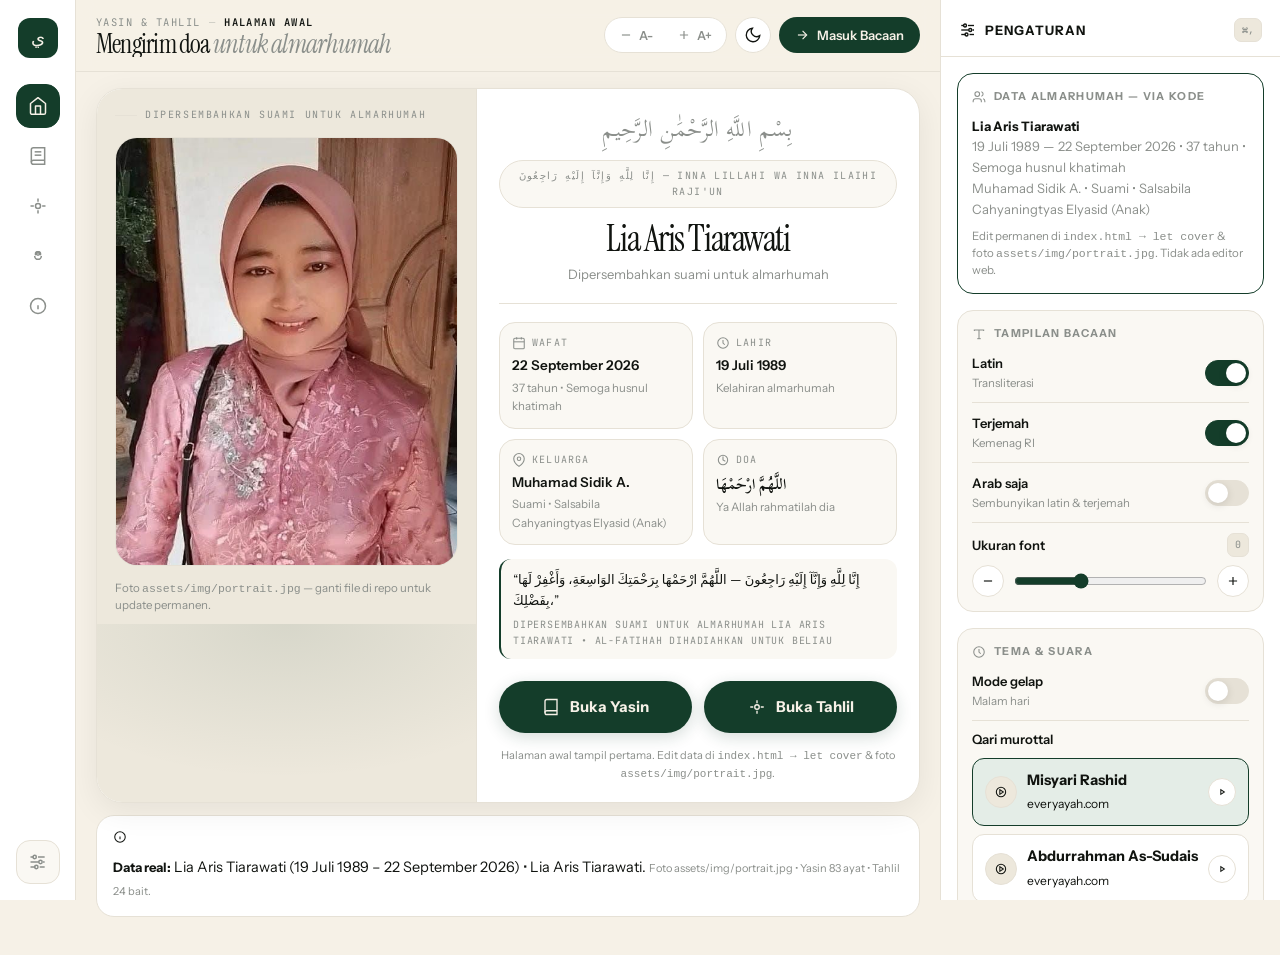
==== index.html @ 3adfb7b2 "fix(cover): CTA kiri-kanan mobile, ukuran proporsional - mobile cta-row flex-direction column->row f" ====
<!DOCTYPE html>
<html lang="id">
<head>
<meta charset="utf-8">
<meta name="viewport" content="width=device-width, initial-scale=1, viewport-fit=cover">
<meta name="description" content="Yasin & Tahlil untuk mengenang Lia Aris Tiarawati (1989–2026) — Dipersembahkan suami untuk almarhumah">
<meta name="theme-color" content="#143D2A">
<title>Yasin & Tahlil — Lia Aris Tiarawati</title>
<link href="https://fonts.googleapis.com/css2?family=Instrument+Serif:ital@0;1&family=Instrument+Sans:wght@400;500;600;700&family=Scheherazade+New:wght@400;700&family=JetBrains+Mono:wght@400;500&display=swap" rel="stylesheet">
<style>

:root{
  --paper:#F6F1E7; --paper-2:#EDE8DC; --ink:#111410; --muted:#8B8F8B; --line:#E6E1D6;
  --card:#FFFFFF; --card-2:#FAF8F3; --accent:#143D2A; --accent-hover:#0F2E1F; --accent-soft:#E4EDE7;
  --gold:#C9A86A; --gold-soft:#F5ECD8; --r-lg:22px; --r-md:16px; --r-pill:999px;
  --arab:31px; --base:14.5px; --shadow:0 8px 32px rgba(17,20,16,.07); --shadow-lg:0 16px 48px rgba(17,20,16,.12);
}
[data-theme="dark"]{
  --paper:#0D1712; --paper-2:#122017; --ink:#EDEEE8; --muted:#8A9A8E; --line:#1E3326;
  --card:#17291E; --card-2:#1B3023; --accent:#D9EADF; --accent-hover:#C5DDCB; --accent-soft:#1E3326;
  --gold:#C9A86A; --gold-soft:#2A2416;
}
*{box-sizing:border-box;margin:0;padding:0}
html{scroll-behavior:smooth;overflow-x:hidden;max-width:100%}
body{font-family:'Instrument Sans',system-ui,sans-serif;background:var(--paper);color:var(--ink);font-size:var(--base);line-height:1.6;-webkit-font-smoothing:antialiased;overflow-x:hidden;max-width:100vw}
button{font-family:inherit}
.ico{width:18px;height:18px;display:inline-block;flex-shrink:0}
.ico-14{width:14px;height:14px}
.ico-20{width:20px;height:20px}

/* SHELL */
.shell{max-width:1280px;margin:0 auto;display:grid;grid-template-columns:76px 1fr 340px;min-height:100vh;max-width:100vw;overflow:hidden}
.rail{position:sticky;top:0;height:100vh;border-right:1px solid var(--line);background:var(--card);display:flex;flex-direction:column;align-items:center;padding:18px 0 16px;gap:8px;z-index:20}
.rail-logo{width:40px;height:40px;background:var(--accent);color:var(--paper);border-radius:12px;display:grid;place-items:center;font-family:'Instrument Serif',serif;font-size:18px}
[data-theme="dark"] .rail-logo{background:var(--accent);color:#0D1712}
.rail-nav{display:flex;flex-direction:column;gap:6px;margin-top:18px;flex:1}
.rail-btn{width:44px;height:44px;border-radius:14px;border:1px solid transparent;background:transparent;display:grid;place-items:center;cursor:pointer;color:var(--muted);transition:.18s}
.rail-btn:hover{background:var(--card-2);border-color:var(--line);color:var(--ink)}
.rail-btn.active{background:var(--accent);color:var(--paper);border-color:var(--accent)}
[data-theme="dark"] .rail-btn.active{color:#0D1712}
.rail-foot{margin-top:auto;display:flex;flex-direction:column;gap:8px}
.rail-foot .rail-btn{border-color:var(--line);background:var(--card-2)}

.main{min-width:0;max-width:100%;overflow:hidden;padding-bottom:40px}
.topbar{position:sticky;top:0;z-index:10;background:color-mix(in srgb,var(--paper) 92%, transparent);backdrop-filter:blur(10px);border-bottom:1px solid var(--line);display:flex;align-items:center;gap:14px;padding:14px 20px;max-width:100%}
.topbar-left{min-width:0;flex:1}
.crumb{font-family:'JetBrains Mono',monospace;font-size:10.5px;letter-spacing:.14em;text-transform:uppercase;color:var(--muted);display:flex;align-items:center;gap:8px;flex-wrap:wrap}
.crumb b{color:var(--ink);font-weight:600}
.topbar h1{font-family:'Instrument Serif',serif;font-size:26px;font-weight:400;letter-spacing:-.03em;line-height:1;white-space:nowrap;overflow:hidden;text-overflow:ellipsis}
.topbar h1 i{font-style:italic;color:var(--muted);font-weight:400}
.top-actions{margin-left:auto;display:flex;align-items:center;gap:8px;flex-shrink:0;flex-wrap:wrap;justify-content:flex-end}
.ctrl{height:36px;border:1px solid var(--line);background:var(--card);border-radius:var(--r-pill);display:flex;align-items:center;gap:0;padding:2px;flex-shrink:0}
.ctrl button{height:30px;padding:0 12px;border:none;background:transparent;border-radius:var(--r-pill);cursor:pointer;font-size:12.5px;font-weight:600;color:var(--muted);display:flex;align-items:center;gap:6px}
.btn-icon{width:36px;height:36px;border-radius:50%;border:1px solid var(--line);background:var(--card);display:grid;place-items:center;cursor:pointer;color:var(--ink);flex-shrink:0}
.btn-accent{height:36px;padding:0 16px;border-radius:var(--r-pill);border:none;background:var(--accent);color:var(--paper);font-weight:600;font-size:13px;cursor:pointer;display:flex;align-items:center;gap:8px;white-space:nowrap;flex-shrink:0}
[data-theme="dark"] .btn-accent{color:#0D1712}
.btn-accent .label-long{display:inline}
.btn-accent .label-short{display:none}

/* ===== COVER / HALAMAN AWAL ===== */
.cover-wrap{padding:16px 20px 0;max-width:100%}
.cover-card{
  background:var(--card);border:1px solid var(--line);border-radius:26px;overflow:hidden;
  display:grid;grid-template-columns:380px 1fr;min-height:520px;box-shadow:var(--shadow)
}
.cover-media{
  background:var(--paper-2);border-right:1px solid var(--line);padding:18px;
  display:flex;flex-direction:column;gap:14px;position:relative;overflow:hidden
}
.cover-media::after{
  content:"";position:absolute;inset:auto -30% -30% -30%;height:55%;
  background:radial-gradient(420px 220px at 50% 0%, color-mix(in srgb,var(--accent) 10%, transparent), transparent 70%);
  pointer-events:none
}
.eyebrow{font-family:'JetBrains Mono',monospace;font-size:10px;letter-spacing:.16em;text-transform:uppercase;color:var(--muted);display:flex;align-items:center;gap:8px}
.eyebrow i{width:22px;height:1px;background:var(--line);display:block}
.photo-frame{
  aspect-ratio:4/5;border-radius:22px;overflow:hidden;background:var(--card);border:1px solid var(--line);
  position:relative;display:grid;place-items:center
}
.photo-frame img{width:100%;height:100%;object-fit:cover;display:block}
.photo-frame .placeholder{padding:24px;text-align:center;color:var(--muted)}
.photo-frame .ph-icon{width:56px;height:56px;border-radius:16px;background:var(--paper-2);border:1px solid var(--line);display:grid;place-items:center;margin:0 auto 10px;color:var(--muted)}
.photo-actions{display:flex;gap:8px;flex-wrap:wrap;position:relative}
.btn-sm{height:32px;padding:0 12px;border-radius:999px;border:1px solid var(--line);background:var(--card);font-size:12.5px;font-weight:600;cursor:pointer;display:flex;align-items:center;gap:6px;color:var(--ink);white-space:nowrap}
.btn-sm.primary{background:var(--ink);color:var(--paper);border-color:var(--ink)}
[data-theme="dark"] .btn-sm.primary{background:var(--accent);color:#0D1712;border-color:var(--accent)}
.hint{font-size:11.5px;color:var(--muted);line-height:1.5}

.cover-body{padding:22px 22px 18px;display:flex;flex-direction:column;gap:14px;min-width:0}
.basmalah{font-family:'Scheherazade New',serif;font-size:22px;text-align:center;color:var(--muted);letter-spacing:.02em}
.istirja{font-family:'JetBrains Mono',monospace;font-size:10px;letter-spacing:.14em;text-transform:uppercase;color:var(--muted);text-align:center;border:1px solid var(--line);background:var(--card-2);border-radius:999px;padding:7px 10px;width:fit-content;margin:0 auto}
.name{font-family:'Instrument Serif',serif;font-size:36px;line-height:.95;letter-spacing:-.04em;text-align:center;overflow-wrap:break-word}
.name em{font-style:italic;color:var(--muted);font-weight:400}
.bin{font-size:13px;color:var(--muted);text-align:center;margin-top:-6px}
.divider-soft{height:1px;background:var(--line);margin:4px 0}
.meta-grid{display:grid;grid-template-columns:1fr 1fr;gap:10px}
.meta{border:1px solid var(--line);background:var(--card-2);border-radius:16px;padding:12px;min-width:0}
.meta-label{font-family:'JetBrains Mono',monospace;font-size:10px;letter-spacing:.12em;text-transform:uppercase;color:var(--muted);display:flex;align-items:center;gap:6px}
.meta-value{font-size:13.5px;font-weight:600;margin-top:4px;overflow-wrap:break-word}
.meta-sub{font-size:11.5px;color:var(--muted);margin-top:2px}
.quote{border-left:2px solid var(--accent);padding:10px 12px;background:var(--card-2);border-radius:12px;font-size:13px;color:var(--ink);line-height:1.6}
.quote small{display:block;font-family:'JetBrains Mono',monospace;font-size:10px;letter-spacing:.08em;text-transform:uppercase;color:var(--muted);margin-top:6px}
.cta-row{display:flex;gap:12px;flex-wrap:wrap;margin-top:auto;padding-top:8px}
.cta-primary{flex:1 1 0;min-width:0;height:52px;padding:0 22px;border-radius:999px;border:none;background:var(--accent);color:var(--paper);font-weight:700;font-size:15px;cursor:pointer;display:flex;align-items:center;justify-content:center;gap:10px;box-shadow:0 4px 16px rgba(20,61,42,.18)}
.cta-secondary{flex:1 1 0;min-width:0;height:52px;padding:0 22px;border-radius:999px;border:none;background:var(--accent);color:var(--paper);font-weight:700;font-size:15px;cursor:pointer;display:flex;align-items:center;justify-content:center;gap:10px;white-space:nowrap;box-shadow:0 4px 16px rgba(20,61,42,.18)}
.cta-secondary:hover,.cta-primary:hover{filter:brightness(1.06);transform:translateY(-1px)}
[data-theme="dark"] .cta-primary,[data-theme="dark"] .cta-secondary{background:var(--accent);color:#0D1712;border:none}
.cta-note{font-size:11px;color:var(--muted);text-align:center}

/* FILTER etc */
.filterbar{margin:16px 20px 0;display:flex;gap:10px;align-items:center;justify-content:center;flex-wrap:wrap;max-width:calc(100% - 40px)}
.search{flex:1;min-width:0;height:42px;background:var(--card);border:1px solid var(--line);border-radius:var(--r-pill);display:flex;align-items:center;gap:10px;padding:0 14px;min-width:160px}
.search input{flex:1;border:none;outline:none;background:transparent;font-size:13.5px;color:var(--ink);min-width:0}
.search kbd{font-family:'JetBrains Mono',monospace;font-size:10px;background:var(--paper-2);border:1px solid var(--line);padding:3px 6px;border-radius:6px;color:var(--muted);flex-shrink:0}
.filter-pills{display:flex;gap:8px;align-items:center;flex-wrap:wrap;justify-content:center;margin:0 auto}
.pill{height:42px;padding:0 14px;border-radius:var(--r-pill);border:1px solid var(--line);background:var(--card);font-size:13px;font-weight:600;cursor:pointer;display:flex;align-items:center;gap:8px;color:var(--muted);white-space:nowrap}
.pill.on{background:var(--ink);color:var(--paper);border-color:var(--ink)}
[data-theme="dark"] .pill.on{background:var(--accent);color:#0D1712;border-color:var(--accent)}
.segwrap{margin:16px 20px 0;max-width:calc(100% - 40px);overflow:hidden}
.segtabs{display:inline-flex;max-width:100%;background:var(--card);border:1px solid var(--line);border-radius:var(--r-pill);padding:3px;gap:3px;overflow-x:auto;scrollbar-width:none;-webkit-overflow-scrolling:touch}
.segtabs::-webkit-scrollbar{display:none}
.segtabs button{height:34px;padding:0 16px;border-radius:var(--r-pill);border:none;background:transparent;font-size:13px;font-weight:600;cursor:pointer;color:var(--muted);display:flex;align-items:center;gap:7px;white-space:nowrap;flex-shrink:0}
.segtabs button.active{background:var(--ink);color:var(--paper)}
[data-theme="dark"] .segtabs button.active{background:var(--accent);color:#0D1712}
.list{padding:14px 20px 20px;display:flex;flex-direction:column;gap:12px;max-width:100%}
.ayah{display:grid;grid-template-columns:72px 1fr;gap:0;background:var(--card);border:1px solid var(--line);border-radius:var(--r-lg);overflow:hidden;max-width:100%}
.ayah-side{background:var(--card-2);border-right:1px solid var(--line);padding:14px 10px;display:flex;flex-direction:column;align-items:center;gap:10px}
.num{width:36px;height:36px;border-radius:12px;background:var(--ink);color:var(--paper);display:grid;place-items:center;font-family:'JetBrains Mono',monospace;font-size:12px;font-weight:600}
[data-theme="dark"] .num{background:var(--accent);color:#0D1712}
.ayah-side small{font-family:'JetBrains Mono',monospace;font-size:10px;letter-spacing:.08em;color:var(--muted);text-align:center;line-height:1.3}
.mini{width:32px;height:32px;border-radius:10px;border:1px solid var(--line);background:var(--card);display:grid;place-items:center;cursor:pointer;color:var(--muted)}
.ayah-body{padding:16px 16px 14px;min-width:0;overflow:hidden}
.ayah-body .arab{font-family:'Scheherazade New',serif;font-size:var(--arab);line-height:2;text-align:right;direction:rtl;color:var(--ink);overflow-wrap:break-word;word-break:break-word}
.latin{margin-top:10px;font-size:13px;color:var(--muted);font-style:italic;line-height:1.7;background:var(--card-2);border:1px dashed var(--line);border-radius:12px;padding:8px 10px;overflow-wrap:break-word}
.terjemah{margin-top:10px;font-size:13.5px;color:var(--ink);line-height:1.65;border-left:2px solid var(--accent);padding-left:12px;opacity:.92;overflow-wrap:break-word}
.ayah-foot{margin-top:12px;display:flex;gap:8px;align-items:center;flex-wrap:wrap;border-top:1px solid var(--line);padding-top:10px}
.tag{font-family:'JetBrains Mono',monospace;font-size:10px;letter-spacing:.08em;text-transform:uppercase;color:var(--muted);background:var(--paper-2);border:1px solid var(--line);padding:4px 8px;border-radius:999px;white-space:nowrap}

/* HERO mini for inner pages */
.hero-mini{margin:16px 20px 0;background:var(--card);border:1px solid var(--line);border-radius:18px;padding:14px 16px;display:flex;align-items:center;gap:12px;flex-wrap:wrap}
.hero-mini b{font-size:13px}
.hero-mini small{color:var(--muted);font-size:11px}

/* RIGHT */
.right{position:sticky;top:0;height:100vh;overflow:auto;border-left:1px solid var(--line);background:var(--card);display:flex;flex-direction:column;max-width:100%}
.right-head{padding:18px 18px 14px;border-bottom:1px solid var(--line);display:flex;align-items:center;justify-content:space-between;position:sticky;top:0;background:var(--card);z-index:2}
.right-head h3{font-size:13px;letter-spacing:.08em;text-transform:uppercase;font-weight:700;display:flex;align-items:center;gap:8px}
.right-body{padding:16px 16px 24px;display:flex;flex-direction:column;gap:16px}
.group{border:1px solid var(--line);border-radius:16px;padding:14px;background:var(--card-2);max-width:100%}
.group h4{font-size:11px;letter-spacing:.12em;text-transform:uppercase;color:var(--muted);font-weight:700;margin-bottom:10px;display:flex;align-items:center;gap:8px}
.row{display:flex;align-items:center;justify-content:space-between;gap:10px;padding:10px 0;border-bottom:1px solid var(--line)}
.row:last-child{border-bottom:none;padding-bottom:0}
.row:first-of-type{padding-top:0}
.row-label{font-size:13px;font-weight:600}
.row-hint{font-size:11.5px;color:var(--muted)}
.field{display:flex;flex-direction:column;gap:6px;margin-top:8px}
.field label{font-size:11px;letter-spacing:.08em;text-transform:uppercase;color:var(--muted);font-weight:700}
.field input,.field textarea,.field select{width:100%;border:1px solid var(--line);background:var(--card);border-radius:12px;padding:10px 12px;font-size:13px;color:var(--ink);outline:none}
.field textarea{min-height:72px;resize:vertical}
.switch{width:44px;height:26px;background:var(--line);border-radius:999px;position:relative;cursor:pointer;transition:.2s;border:1px solid var(--line);flex-shrink:0}
.switch i{position:absolute;top:2px;left:2px;width:20px;height:20px;background:var(--card);border-radius:50%;box-shadow:0 2px 8px rgba(0,0,0,.12);transition:.2s}
.switch.on{background:var(--accent);border-color:var(--accent)}
.switch.on i{transform:translateX(18px)}
.range{display:flex;align-items:center;gap:10px;width:100%}
.range input{flex:1;accent-color:var(--accent);min-width:0}
.qaris{display:flex;flex-direction:column;gap:8px}
.qari{padding:10px 12px;border-radius:12px;border:1px solid var(--line);background:var(--card);display:flex;align-items:center;gap:10px;cursor:pointer;min-width:0}
.qari.active{border-color:var(--accent);background:var(--accent-soft)}
.play-mini{margin-left:auto;width:28px;height:28px;border-radius:50%;border:1px solid var(--line);background:var(--card);display:grid;place-items:center;flex-shrink:0}

/* DOCK */
.bottom-dock{display:none}
.dock{position:fixed;left:50%;transform:translateX(-50%);bottom:max(14px, env(safe-area-inset-bottom));z-index:30;background:var(--ink);border:1px solid color-mix(in srgb,var(--ink) 85%, white);border-radius:999px;padding:6px;display:flex;gap:6px;box-shadow:var(--shadow-lg);max-width:calc(100vw - 16px);overflow:hidden}
.dock button{height:44px;padding:0 14px;border-radius:999px;border:none;background:transparent;color:rgba(255,255,255,.72);font-weight:600;font-size:13px;cursor:pointer;display:flex;align-items:center;gap:8px;transition:.18s;white-space:nowrap;flex-shrink:0}
.dock button.active{background:var(--paper);color:var(--ink)}
.dock-cta{height:44px;width:44px;min-width:44px;border-radius:50%;background:var(--gold);color:#1A1200;border:none;display:grid;place-items:center;cursor:pointer;flex-shrink:0}
/* Dark: dock tetap gelap, tidak ikut invert --ink/--paper (washed di screenshot) */
[data-theme="dark"] .dock{background:var(--card);border-color:var(--line);box-shadow:0 8px 32px rgba(0,0,0,.45)}
[data-theme="dark"] .dock button{color:var(--muted)}
[data-theme="dark"] .dock button:hover{color:var(--ink)}
[data-theme="dark"] .dock button.active{background:var(--accent);color:#0D1712}
[data-theme="dark"] .dock-cta{background:var(--gold);color:#0D1712}
.panel{display:none}
.panel.active{display:block}
.info-grid{display:grid;grid-template-columns:1fr 1fr;gap:12px;padding:14px 20px;max-width:100%}
.info-card{background:var(--card);border:1px solid var(--line);border-radius:16px;padding:16px;min-width:0;overflow-wrap:break-word}
.kbd{font-family:'JetBrains Mono',monospace;font-size:10px;background:var(--paper-2);border:1px solid var(--line);padding:3px 7px;border-radius:7px;color:var(--muted);white-space:nowrap}
.scrim{display:none;position:fixed;inset:0;background:rgba(0,0,0,.32);backdrop-filter:blur(2px);z-index:40}
.scrim.show{display:block}
.drawer{position:fixed;top:0;right:0;bottom:0;width:min(380px,92vw);background:var(--card);border-left:1px solid var(--line);z-index:45;transform:translateX(100%);transition:.24s;overflow:auto;display:flex;flex-direction:column}
.drawer.show{transform:translateX(0)}

@media(max-width:1100px){
  .shell{grid-template-columns:76px 1fr}
  .right{display:none}
  .cover-card{grid-template-columns:320px 1fr}
}
@media(max-width:760px){
  .shell{grid-template-columns:1fr}
  .rail{display:none}
  .main{padding-bottom:96px}
  .topbar{padding:10px 12px;gap:10px}
  .topbar h1{font-size:18px;white-space:normal;line-height:1.1}
  .crumb{font-size:9.5px}
  .top-actions{gap:6px}
  .ctrl{height:34px}
  .btn-accent{height:34px;padding:0 12px;font-size:12px}
  .btn-accent .label-long{display:none}
  .btn-accent .label-short{display:inline}
  .cover-wrap{padding:10px 12px 0}
  .cover-card{grid-template-columns:1fr;border-radius:18px;min-height:auto}
  .cover-media{border-right:none;border-bottom:1px solid var(--line);padding:14px}
  .photo-frame{aspect-ratio:4/3}
  .cover-body{padding:16px 14px}
  .name{font-size:28px}
  .basmalah{font-size:18px}
  .meta-grid{grid-template-columns:1fr 1fr;gap:8px}
  .meta{padding:10px}
  .cta-row{flex-direction:row;gap:10px;flex-wrap:nowrap}
  .cta-primary,.cta-secondary{flex:1 1 0;min-width:0;width:auto;height:50px;font-size:14px;padding:0 14px;gap:8px}
  .filterbar{margin:10px 12px 0;max-width:calc(100% - 24px);gap:8px;justify-content:center}
  .search{height:40px;flex-basis:100%}
  .filter-pills{width:100%;justify-content:center;flex-wrap:wrap;padding-bottom:2px}
  .filter-pills::-webkit-scrollbar{display:none}
  .pill{height:36px;padding:0 12px;font-size:12.5px;flex-shrink:0}
  .segwrap{margin:10px 12px 0;max-width:calc(100% - 24px)}
  .segtabs{width:100%}
  .list{padding:10px 12px 20px}
  .ayah{grid-template-columns:52px 1fr;border-radius:18px}
  .ayah-body{padding:12px}
  .bottom-dock{display:block}
  .info-grid{grid-template-columns:1fr;padding:10px 12px}
  .dock{padding:5px;gap:4px}
  .dock button{height:40px;padding:0 11px;font-size:12px}
}
@media(max-width:380px){
  .meta-grid{grid-template-columns:1fr}
  .cta-primary,.cta-secondary{height:48px;font-size:13.5px;padding:0 12px}
}


/* === Modern motion — unhurried / mahal === */
@keyframes fadeIn{from{opacity:0}to{opacity:1}}
@keyframes fadeInUp{from{opacity:0;transform:translateY(14px)}to{opacity:1;transform:translateY(0)}}
@keyframes scaleIn{from{opacity:0;transform:scale(.97)}to{opacity:1;transform:scale(1)}}
.panel.active{animation:fadeIn .52s ease}
.cover-card{animation:scaleIn .92s cubic-bezier(.16,1,.3,1) both}
.ayah{opacity:0;animation:fadeInUp .72s cubic-bezier(.16,1,.3,1) both}
.ayah.in-view{opacity:1}
.rail-btn,.dock button,.pill,.segtabs button,.btn-accent,.cta-primary,.cta-secondary{transition:transform .26s cubic-bezier(.16,1,.3,1), background .26s, color .26s, box-shadow .26s, border-color .26s}
.rail-btn:active,.dock button:active,.pill:active{transform:scale(.96)}
.cover-media .photo-frame img{transition:transform .85s cubic-bezier(.16,1,.3,1)}
.cover-media .photo-frame:hover img{transform:scale(1.03)}
@media(prefers-reduced-motion:reduce){*{animation:none!important;transition:none!important}}

</style>
</head>
<body>
<div class="shell">
  <aside class="rail" aria-label="Navigasi">
    <div class="rail-logo">ي</div>
    <nav class="rail-nav">
      <button class="rail-btn active" data-tab="cover" aria-label="Halaman Awal"><svg class="ico ico-20" viewBox="0 0 24 24" fill="none" stroke="currentColor" stroke-width="1.8" stroke-linecap="round" stroke-linejoin="round"><path d="M3 9l9-7 9 7v11a2 2 0 0 1-2 2H5a2 2 0 0 1-2-2z"/><path d="M9 22V12h6v10"/></svg></button>
      <button class="rail-btn" data-tab="yasin" aria-label="Yasin"><svg class="ico ico-20" viewBox="0 0 24 24" fill="none" stroke="currentColor" stroke-width="1.8"><path d="M4 19.5A2.5 2.5 0 0 1 6.5 17H20"/><path d="M6.5 2H20v20H6.5A2.5 2.5 0 0 1 4 19.5v-15A2.5 2.5 0 0 1 6.5 2z"/><path d="M8 7h8"/><path d="M8 11h8"/></svg></button>
      <button class="rail-btn" data-tab="tahlil" aria-label="Tahlil"><svg class="ico ico-20" viewBox="0 0 24 24" fill="none" stroke="currentColor" stroke-width="1.8"><circle cx="12" cy="12" r="3"/><path d="M12 7V3M12 21v-4M7 12H3M21 12h-4"/></svg></button>
      <button class="rail-btn" data-tab="doa" aria-label="Doa"><svg class="ico ico-20" viewBox="0 0 24 24" fill="none" stroke="currentColor" stroke-width="1.8"><path d="M9 11V9a2 2 0 0 1 2-2h1a2 2 0 0 1 2 2v2"/><path d="M15 11V9a2 2 0 0 0-2-2h-1a2 2 0 0 0-2 2v2"/><path d="M8 12c0 2.2 1.8 4 4 4s4-1.8 4-4"/><path d="M12 7v5"/></svg></button>
      <button class="rail-btn" data-tab="info" aria-label="Info"><svg class="ico ico-20" viewBox="0 0 24 24" fill="none" stroke="currentColor" stroke-width="1.8"><circle cx="12" cy="12" r="9"/><path d="M12 11v5"/><path d="M12 8h.01"/></svg></button>
    </nav>
    <div class="rail-foot"><button class="rail-btn" id="railSettings" aria-label="Pengaturan"><svg class="ico ico-20" viewBox="0 0 24 24" fill="none" stroke="currentColor" stroke-width="1.8"><path d="M3 6h4"/><path d="M12 6h8"/><circle cx="8" cy="6" r="2"/><path d="M3 12h10"/><path d="M18 12h2"/><circle cx="15" cy="12" r="2"/><path d="M3 18h6"/><path d="M14 18h6"/><circle cx="10" cy="18" r="2"/></svg></button></div>
  </aside>

  <main class="main">
    <header class="topbar">
      <div class="topbar-left">
        <div class="crumb"><span>YASIN & TAHLIL</span> <span style="opacity:.4">—</span> <b id="crumbTitle">Halaman Awal</b></div>
        <h1 id="topTitle">Mengirim doa <i>untuk almarhumah</i></h1>
      </div>
      <div class="top-actions">
        <div class="ctrl"><button id="btnMinus"><svg class="ico ico-14" viewBox="0 0 24 24" fill="none" stroke="currentColor" stroke-width="2"><path d="M5 12h14"/></svg> A-</button><button id="btnPlus"><svg class="ico ico-14" viewBox="0 0 24 24" fill="none" stroke="currentColor" stroke-width="2"><path d="M12 5v14M5 12h14"/></svg> A+</button></div>
        <button class="btn-icon" id="btnTheme" aria-label="Tema"><svg class="ico" viewBox="0 0 24 24" fill="none" stroke="currentColor" stroke-width="1.8"><path d="M21 12.79A9 9 0 1 1 11.21 3 7 7 0 0 0 21 12.79z"/></svg></button>
        <button class="btn-accent" id="btnMasuk"><svg class="ico ico-14" viewBox="0 0 24 24" fill="none" stroke="currentColor" stroke-width="2"><path d="M5 12h14"/><path d="M13 5l7 7-7 7"/></svg> <span class="label-long">Masuk Bacaan</span><span class="label-short">Masuk</span></button>
      </div>
    </header>

    <!-- COVER PANEL — HALAMAN AWAL -->
    <div class="panel active" id="panel-cover">
      <div class="cover-wrap">
        <div class="cover-card" id="coverCard">
          <!-- MEDIA / FOTO -->
          <div class="cover-media">
            <div class="eyebrow"><i></i> Dipersembahkan suami untuk almarhumah</div>
            <div class="photo-frame" id="photoFrame">
              <img id="photoImg" alt="Foto Lia Aris Tiarawati" style="display:none">
              <div class="placeholder" id="photoPh">
                <div class="ph-icon"><svg class="ico ico-20" viewBox="0 0 24 24" fill="none" stroke="currentColor" stroke-width="1.6"><path d="M20 21a8 8 0 0 0-16 0"/><circle cx="12" cy="8" r="5"/><path d="M12 13v-2"/></svg></div>
                <div style="font-size:13px;font-weight:600;color:var(--ink)">Foto almarhumah</div>
                <div style="font-size:11.5px;margin-top:4px">Memuat assets/img/portrait.jpg</div>
              </div>
            </div>
            <div class="hint">Foto <code>assets/img/portrait.jpg</code> — ganti file di repo untuk update permanen.</div>
          </div>
          <!-- BODY / DATA -->
          <div class="cover-body">
            <div class="basmalah">بِسْمِ اللَّهِ الرَّحْمَٰنِ الرَّحِيمِ</div>
            <div class="istirja">إِنَّا لِلَّهِ وَإِنَّآ إِلَيْهِ رَاجِعُونَ — Inna lillahi wa inna ilaihi raji'un</div>
            <div class="name" id="vName">Lia Aris Tiarawati <em></em></div>
            <div class="bin" id="vBin">Dipersembahkan suami untuk almarhumah</div>
            <div class="divider-soft"></div>
            <div class="meta-grid">
              <div class="meta"><div class="meta-label"><svg class="ico ico-14" viewBox="0 0 24 24" fill="none" stroke="currentColor" stroke-width="1.8"><path d="M8 2v4"/><path d="M16 2v4"/><rect x="3" y="4" width="18" height="18" rx="2"/><path d="M3 10h18"/></svg> Wafat</div><div class="meta-value" id="vWafat">22 September 2026</div><div class="meta-sub" id="vWafatHijri">37 tahun • Semoga husnul khatimah</div></div>
              <div class="meta"><div class="meta-label"><svg class="ico ico-14" viewBox="0 0 24 24" fill="none" stroke="currentColor" stroke-width="1.8"><circle cx="12" cy="12" r="9"/><path d="M12 7v5l3 3"/></svg> Lahir</div><div class="meta-value" id="vLahir">19 Juli 1989</div><div class="meta-sub">Kelahiran almarhumah</div></div>
              <div class="meta"><div class="meta-label"><svg class="ico ico-14" viewBox="0 0 24 24" fill="none" stroke="currentColor" stroke-width="1.8"><path d="M21 10c0 7-9 13-9 13S3 17 3 10a9 9 0 0 1 18 0z"/><circle cx="12" cy="10" r="3"/></svg> Keluarga</div><div class="meta-value" id="vTempat">Muhamad Sidik A.</div><div class="meta-sub" id="vAlamat">Suami • Salsabila Cahyaningtyas Elyasid (Anak)</div></div>
              <div class="meta"><div class="meta-label"><svg class="ico ico-14" viewBox="0 0 24 24" fill="none" stroke="currentColor" stroke-width="1.8"><path d="M12 20a8 8 0 1 0 0-16 8 8 0 0 0 0 16z"/><path d="M12 6v6l4 2"/></svg> Doa</div><div class="meta-value" style="font-family:'Scheherazade New',serif;font-size:15px">اللَّهُمَّ ارْحَمْهَا</div><div class="meta-sub">Ya Allah rahmatilah dia</div></div>
            </div>
            <div class="quote" id="vQuote">“إِنَّا لِلَّهِ وَإِنَّآ إِلَيْهِ رَاجِعُونَ — اللَّهُمَّ ارْحَمْهَا بِرَحْمَتِكَ الوَاسِعَةِ، وَأَغْفِرْ لَهَا بِفَضْلِكَ.”<small>Dipersembahkan suami untuk almarhumah Lia Aris Tiarawati • Al-Fatihah dihadiahkan untuk beliau</small></div>
            <div class="cta-row">
              <button class="cta-primary" data-jump="yasin"><svg class="ico" viewBox="0 0 24 24" fill="none" stroke="currentColor" stroke-width="1.8"><path d="M4 19.5A2.5 2.5 0 0 1 6.5 17H20"/><path d="M6.5 2H20v20H6.5A2.5 2.5 0 0 1 4 19.5v-15A2.5 2.5 0 0 1 6.5 2z"/></svg> Buka Yasin</button>
              <button class="cta-secondary" data-jump="tahlil"><svg class="ico" viewBox="0 0 24 24" fill="none" stroke="currentColor" stroke-width="1.8"><circle cx="12" cy="12" r="3"/><path d="M12 7V3M12 21v-4M7 12H3M21 12h-4"/></svg> Buka Tahlil</button></div>
            <div class="cta-note">Halaman awal tampil pertama. Edit data di <code>index.html → let cover</code> & foto <code>assets/img/portrait.jpg</code>.</div>
          </div>
        </div>
      </div>
      <div class="hero-mini" style="margin-top:12px"><svg class="ico ico-14" viewBox="0 0 24 24" fill="none" stroke="currentColor" stroke-width="1.8"><circle cx="12" cy="12" r="9"/><path d="M12 11v5M12 8h.01"/></svg> <div><b>Data real:</b> Lia Aris Tiarawati (19 Juli 1989 – 22 September 2026) • <span class="js-name">Lia Aris Tiarawati</span>. <small style="color:var(--muted)">Foto assets/img/portrait.jpg • Yasin 83 ayat • Tahlil 24 bait.</small></div></div>
    </div>

    <!-- YASIN -->
    <div class="panel" id="panel-yasin">
      <div class="hero-mini"><svg class="ico ico-14" viewBox="0 0 24 24" fill="none" stroke="currentColor" stroke-width="1.8"><path d="M4 19.5A2.5 2.5 0 0 1 6.5 17H20"/><path d="M6.5 2H20v20H6.5A2.5 2.5 0 0 1 4 19.5v-15A2.5 2.5 0 0 1 6.5 2z"/></svg> <div><b>Dihadiahkan untuk <span class="js-name">Lia Aris Tiarawati</span></b> <small> • Surah Yasin 36 — 83 ayat</small></div><button class="btn-sm" data-jump="cover" style="margin-left:auto"><svg class="ico ico-14" viewBox="0 0 24 24" fill="none" stroke="currentColor" stroke-width="1.8"><path d="M19 12H5"/><path d="M12 19l-7-7 7-7"/></svg> Kembali ke awal</button></div>
      <div class="filterbar"><label class="search"><svg class="ico" viewBox="0 0 24 24" fill="none" stroke="currentColor" stroke-width="1.8"><circle cx="11" cy="11" r="7"/><path d="M20 20l-3.5-3.5"/></svg><input id="search" placeholder="Cari ayat: &quot;hikmah&quot;, &quot;rahmat&quot;"><kbd>/</kbd></label><div class="filter-pills"><button class="pill on" id="pillLatin"><svg class="ico ico-14" viewBox="0 0 24 24" fill="none" stroke="currentColor" stroke-width="1.8"><path d="M4 7V5h16v2"/><path d="M9 20h6"/><path d="M12 5v15"/></svg> Latin</button><button class="pill on" id="pillTerjemah"><svg class="ico ico-14" viewBox="0 0 24 24" fill="none" stroke="currentColor" stroke-width="1.8"><path d="M2 12h20"/><path d="M12 2a15 15 0 0 1 0 20"/><path d="M12 2a15 15 0 0 0 0 20"/></svg> Terjemah</button><button class="pill" id="pillArabOnly">Arab saja</button></div></div>
      <div id="audioStatus" style="margin:8px 20px 0;font-size:11px;color:var(--muted);min-height:14px"></div><div class="list" id="list-yasin"><div style="text-align:center;padding:24px;color:var(--muted)">Memuat 83 ayat Yasin…</div></div>
    </div>
    <div class="panel" id="panel-tahlil"><div class="hero-mini"><svg class="ico ico-14" viewBox="0 0 24 24" fill="none" stroke="currentColor" stroke-width="1.8"><circle cx="12" cy="12" r="3"/><path d="M12 7V3M12 21v-4M7 12H3M21 12h-4"/></svg> <div><b>Tahlil untuk <span class="js-name">Lia Aris Tiarawati</span></b> <small> • 24 bait • Urutan NU lengkap</small></div><button class="btn-sm" data-jump="cover" style="margin-left:auto"><svg class="ico ico-14" viewBox="0 0 24 24" fill="none" stroke="currentColor" stroke-width="1.8"><path d="M19 12H5"/><path d="M12 19l-7-7 7-7"/></svg> Awal</button></div><div class="list" id="list-tahlil"><div style="text-align:center;padding:24px;color:var(--muted)">Memuat 24 bait Tahlil…</div></div></div>
    <div class="panel" id="panel-doa"><div class="hero-mini"><svg class="ico ico-14" viewBox="0 0 24 24" fill="none" stroke="currentColor" stroke-width="1.8"><path d="M9 11V9a2 2 0 0 1 2-2h1a2 2 0 0 1 2 2v2"/><path d="M15 11V9a2 2 0 0 0-2-2h-1a2 2 0 0 0-2 2v2"/><path d="M8 12c0 2.2 1.8 4 4 4s4-1.8 4-4"/><path d="M12 7v5"/></svg> <div><b>Doa penutup</b> <small> • Untuk <span class="js-name">Lia Aris Tiarawati</span> • Filter section mengandung 'Doa' (4 bait)</small></div><button class="btn-sm" data-jump="cover" style="margin-left:auto">Kembali</button></div><div class="list" id="list-doa"><div style="text-align:center;padding:24px;color:var(--muted)">Memuat doa…</div></div></div>
    <div class="panel" id="panel-info"><div class="info-grid"><div class="info-card"><h4>Tentang</h4><p>Halaman mengenang <b>Lia Aris Tiarawati</b> (19 Juli 1989 – 22 September 2026). Dipersembahkan suami <b>Muhamad Sidik A.</b> untuk almarhumah. Foto <code>assets/img/portrait.jpg</code>. Data Yasin 83 ayat & Tahlil 24 bait di-fetch dari JSON.</p></div><div class="info-card"><h4>Urutan Tahlil NU (24 bait)</h4><p>Pembukaan → Al-Ikhlas 3× → Al-Falaq → An-Nas → Al-Fatihah → Al-Baqarah → Ayat Kursi → Istighfar 3× → Dzikir → Tahlil 100× → Sholawat → Tasbih → Doa Pembuka/Taqabbal/Rahmat/Penutup (4 doa).</p></div></div><div class="hero-mini" style="margin:12px 20px"><svg class="ico ico-14" viewBox="0 0 24 24" fill="none" stroke="currentColor" stroke-width="1.8"><circle cx="12" cy="12" r="9"/><path d="M12 11v5M12 8h.01"/></svg> <div><b>Sumber data:</b> <code>assets/data/yasin.json</code> (Kemenag) & <code>tahlil.json</code> (quran.nu.or.id). Latin kosong pada Yasin (ditampilkan hanya jika ada).</div></div></div>
  </main>

  <aside class="right" aria-label="Pengaturan"><div class="right-head"><h3><svg class="ico" viewBox="0 0 24 24" fill="none" stroke="currentColor" stroke-width="1.8"><path d="M3 6h4"/><path d="M12 6h8"/><circle cx="8" cy="6" r="2"/><path d="M3 12h10"/><path d="M18 12h2"/><circle cx="15" cy="12" r="2"/><path d="M3 18h6"/><path d="M14 18h6"/><circle cx="10" cy="18" r="2"/></svg> Pengaturan</h3><span class="kbd">⌘,</span></div><div class="right-body" id="rightBody"></div></aside>
</div>
<div class="scrim" id="scrim"></div>
<aside class="drawer" id="drawer" aria-label="Pengaturan"><div class="right-head"><h3><svg class="ico" viewBox="0 0 24 24" fill="none" stroke="currentColor" stroke-width="1.8"><path d="M3 6h4"/><path d="M12 6h8"/><circle cx="8" cy="6" r="2"/><path d="M3 12h10"/><path d="M18 12h2"/><circle cx="15" cy="12" r="2"/><path d="M3 18h6"/><path d="M14 18h6"/><circle cx="10" cy="18" r="2"/></svg> Pengaturan</h3><button class="btn-icon" id="btnCloseDrawer"><svg class="ico" viewBox="0 0 24 24" fill="none" stroke="currentColor" stroke-width="2"><path d="M18 6L6 18M6 6l12 12"/></svg></button></div><div class="right-body" id="drawerBody"></div></aside>
<div class="bottom-dock"><div class="dock" role="tablist">
  <button class="active" data-tab="cover"><svg class="ico" viewBox="0 0 24 24" fill="none" stroke="currentColor" stroke-width="1.8"><path d="M3 9l9-7 9 7v11a2 2 0 0 1-2 2H5a2 2 0 0 1-2-2z"/><path d="M9 22V12h6v10"/></svg> Awal</button>
  <button data-tab="yasin"><svg class="ico" viewBox="0 0 24 24" fill="none" stroke="currentColor" stroke-width="1.8"><path d="M4 19.5A2.5 2.5 0 0 1 6.5 17H20"/><path d="M6.5 2H20v20H6.5A2.5 2.5 0 0 1 4 19.5v-15A2.5 2.5 0 0 1 6.5 2z"/></svg> Yasin</button>
  <button data-tab="tahlil"><svg class="ico" viewBox="0 0 24 24" fill="none" stroke="currentColor" stroke-width="1.8"><circle cx="12" cy="12" r="3"/><path d="M12 7V3M12 21v-4M7 12H3M21 12h-4"/></svg> Tahlil</button>
  <button data-tab="doa"><svg class="ico" viewBox="0 0 24 24" fill="none" stroke="currentColor" stroke-width="1.8"><path d="M9 11V9a2 2 0 0 1 2-2h1a2 2 0 0 1 2 2v2"/><path d="M15 11V9a2 2 0 0 0-2-2h-1a2 2 0 0 0-2 2v2"/><path d="M8 12c0 2.2 1.8 4 4 4s4-1.8 4-4"/><path d="M12 7v5"/></svg> Doa</button>
  <button class="dock-cta" id="dockSettings" aria-label="Pengaturan"><svg class="ico" viewBox="0 0 24 24" fill="none" stroke="currentColor" stroke-width="1.9"><path d="M3 6h4"/><path d="M12 6h8"/><circle cx="8" cy="6" r="2"/><path d="M3 12h10"/><path d="M18 12h2"/><circle cx="15" cy="12" r="2"/><path d="M3 18h6"/><path d="M14 18h6"/><circle cx="10" cy="18" r="2"/></svg></button>
</div></div>
<script>
let YASIN=[],TAHLIL=[],DOA=[];
const _saved = JSON.parse(localStorage.getItem('yt_cover')||'null');
let cover = (_saved && _saved.name==="H. Ahmad Syafi'i") ? null : _saved;
cover = cover || {
  name:"Lia Aris Tiarawati", bin:"", family:"Dipersembahkan suami untuk almarhumah",
  wafat:"22 September 2026", wafatHijri:"37 tahun \u2022 Semoga husnul khatimah",
  acara:"Tahlil & Doa Bersama", acaraSub:"Untuk almarhumah Lia Aris Tiarawati",
  tempat:"Muhamad Sidik A.", alamat:"Suami \u2022 Salsabila Cahyaningtyas Elyasid (Anak)",
  lahir:"19 Juli 1989", quote:"\u201C\u0625\u0650\u0646\u064E\u0651\u0627 \u0644\u0650\u0644\u064E\u0651\u0647\u0650 \u0648\u064E\u0625\u0650\u0646\u064E\u0651\u0622 \u0625\u0650\u0644\u064E\u064A\u0652\u0647\u0650 \u0631\u064E\u0627\u062C\u0650\u0639\u064F\u0648\u0646\u064E \u2014 \u0627\u0644\u0644\u064E\u0651\u0647\u064F\u0645\u064E\u0651 \u0627\u0631\u0652\u062D\u064E\u0645\u0652\u0647\u064E\u0627 \u0628\u0650\u0631\u064E\u062D\u0652\u0645\u064E\u062A\u0650\u0643\u064E \u0627\u0644\u0648\u064E\u0627\u0633\u0650\u0639\u064E\u0629\u0650\u060C \u0648\u064E\u0623\u064E\u063A\u0652\u0641\u0650\u0631\u0652 \u0644\u064E\u0647\u064E\u0627 \u0628\u0650\u0641\u064E\u0636\u0652\u0644\u0650\u0643\u064E\u060C\u201D",
  photo:"assets/img/portrait.jpg"
};
// migrate old photo empty -> set default portrait
if(!cover.photo) cover.photo="assets/img/portrait.jpg";
let prefs={showLatin:true,showTerjemah:true,arabOnly:false,fontScale:0,theme:'light',qari:'Misyari Rashid'};

function saveCover(){ localStorage.setItem('yt_cover', JSON.stringify(cover)); }
function applyCover(){
  const vName=document.getElementById('vName');
  if(vName) vName.innerHTML = cover.bin ? `${cover.name} <em>${cover.bin}</em>` : cover.name;
  const m={
    vBin:cover.family, vWafat:cover.wafat, vWafatHijri:cover.wafatHijri,
    vAcara:cover.acara, vAcaraSub:cover.acaraSub, vTempat:cover.tempat,
    vAlamat:cover.alamat, vLahir:cover.lahir
  };
  for(const [id,val] of Object.entries(m)){
    const el=document.getElementById(id);
    if(el) el.textContent=val;
  }
  const q=document.getElementById('vQuote');
  if(q && q.firstChild) q.firstChild.textContent = cover.quote + ' ';
  document.querySelectorAll('.js-name').forEach(el=> el.textContent = cover.name);
  const img=document.getElementById('photoImg'), ph=document.getElementById('photoPh');
  if(img && ph){
    if(cover.photo){ img.src=cover.photo; img.alt="Foto "+cover.name; img.style.display='block'; ph.style.display='none';
      img.onerror=()=>{ img.style.display='none'; ph.style.display='block'; ph.querySelector('div:nth-child(2)').textContent='Gagal memuat foto'; };
    } else { img.style.display='none'; ph.style.display='block'; }
  }
}
function applyTheme(){ if(prefs.theme==='dark') document.documentElement.setAttribute('data-theme','dark'); else document.documentElement.removeAttribute('data-theme'); document.documentElement.style.setProperty('--base',(14.5+prefs.fontScale*1.2)+'px'); document.documentElement.style.setProperty('--arab',(31+prefs.fontScale*2)+'px'); }

function settingsHTML(){
  return `
  <div class="group" style="border-color:var(--accent);background:var(--card)">
    <h4><svg class="ico ico-14" viewBox="0 0 24 24" fill="none" stroke="currentColor" stroke-width="1.8"><path d="M16 21v-2a4 4 0 0 0-4-4H6a4 4 0 0 0-4 4v2"/><circle cx="9" cy="7" r="4"/><path d="M22 21v-2a4 4 0 0 0-3-3.87"/><path d="M16 3.13a4 4 0 0 1 0 7.75"/></svg> Data Almarhumah — via kode</h4>
    <div style="font-size:13px;line-height:1.6;color:var(--ink)"><b>${cover.name}</b>${cover.bin?' '+cover.bin:''}<br><span style="color:var(--muted)">${cover.lahir} — ${cover.wafat} • ${cover.wafatHijri}</span><br><span style="color:var(--muted)">${cover.tempat} • ${cover.alamat}</span></div>
    <div class="hint" style="margin-top:8px">Edit permanen di <code>index.html → let cover</code> & foto <code>assets/img/portrait.jpg</code>. Tidak ada editor web.</div>
  </div>
  <div class="group">
    <h4><svg class="ico ico-14" viewBox="0 0 24 24" fill="none" stroke="currentColor" stroke-width="1.8"><path d="M4 7V5h16v2"/><path d="M9 20h6"/><path d="M12 5v15"/></svg> Tampilan bacaan</h4>
    <div class="row"><div><div class="row-label">Latin</div><div class="row-hint">Transliterasi</div></div><div class="switch ${prefs.showLatin?'on':''}" data-toggle="showLatin"><i></i></div></div>
    <div class="row"><div><div class="row-label">Terjemah</div><div class="row-hint">Kemenag RI</div></div><div class="switch ${prefs.showTerjemah?'on':''}" data-toggle="showTerjemah"><i></i></div></div>
    <div class="row"><div><div class="row-label">Arab saja</div><div class="row-hint">Sembunyikan latin & terjemah</div></div><div class="switch ${prefs.arabOnly?'on':''}" data-toggle="arabOnly"><i></i></div></div>
    <div class="row" style="flex-direction:column;align-items:stretch;gap:8px"><div style="display:flex;justify-content:space-between;align-items:center"><span class="row-label">Ukuran font</span><span class="kbd">${prefs.fontScale>0?'+'+prefs.fontScale:prefs.fontScale}</span></div><div class="range"><button class="btn-icon" data-act="minus" style="width:32px;height:32px"><svg class="ico ico-14" viewBox="0 0 24 24" fill="none" stroke="currentColor" stroke-width="2"><path d="M5 12h14"/></svg></button><input type="range" min="-2" max="4" value="${prefs.fontScale}" id="sRange"><button class="btn-icon" data-act="plus" style="width:32px;height:32px"><svg class="ico ico-14" viewBox="0 0 24 24" fill="none" stroke="currentColor" stroke-width="2"><path d="M12 5v14M5 12h14"/></svg></button></div></div>
  </div>
  <div class="group">
    <h4><svg class="ico ico-14" viewBox="0 0 24 24" fill="none" stroke="currentColor" stroke-width="1.8"><circle cx="12" cy="12" r="9"/><path d="M12 7v5l3 3"/></svg> Tema & Suara</h4>
    <div class="row"><div><div class="row-label">Mode gelap</div><div class="row-hint">Malam hari</div></div><div class="switch ${prefs.theme==='dark'?'on':''}" data-toggle="theme"><i></i></div></div>
    <div style="margin-top:8px"><div class="row-label" style="margin-bottom:8px">Qari murottal</div><div class="qaris">${['Misyari Rashid','Abdurrahman As-Sudais','Maher Al-Muaiqly'].map(n=>`<div class="qari ${prefs.qari===n?'active':''}" data-qari="${n}"><div style="width:32px;height:32px;border-radius:50%;background:var(--paper-2);border:1px solid var(--line);display:grid;place-items:center"><svg class="ico ico-14" viewBox="0 0 24 24" fill="none" stroke="currentColor" stroke-width="1.8"><path d="M12 20a8 8 0 1 0 0-16 8 8 0 0 0 0 16z"/><path d="M10 8l6 4-6 4z"/></svg></div><div><b>${n}</b><br><small>everyayah.com</small></div><div class="play-mini"><svg class="ico ico-14" viewBox="0 0 24 24" fill="none" stroke="currentColor" stroke-width="1.8"><path d="M10 8l6 4-6 4z"/></svg></div></div>`).join('')}</div></div>
  </div>`;
}
function bindSettings(root){
  root.querySelectorAll('.switch[data-toggle]').forEach(sw=>{ sw.onclick=()=>{ const k=sw.dataset.toggle; if(k==='theme')prefs.theme=prefs.theme==='dark'?'light':'dark'; else if(k==='arabOnly'){prefs.arabOnly=!prefs.arabOnly; if(prefs.arabOnly){prefs.showLatin=false;prefs.showTerjemah=false}} else prefs[k]=!prefs[k]; if(k==='showLatin'&&prefs.showLatin)prefs.arabOnly=false; if(k==='showTerjemah'&&prefs.showTerjemah)prefs.arabOnly=false; refresh(); }});
  const r=root.querySelector('#sRange'); if(r) r.oninput=e=>{prefs.fontScale=parseInt(e.target.value,10);refresh()};
  root.querySelectorAll('[data-act="minus"]').forEach(b=> b.onclick=()=>{prefs.fontScale=Math.max(-2,prefs.fontScale-1);refresh()});
  root.querySelectorAll('[data-act="plus"]').forEach(b=> b.onclick=()=>{prefs.fontScale=Math.min(4,prefs.fontScale+1);refresh()});
  root.querySelectorAll('.qari').forEach(el=> el.onclick=()=>{prefs.qari=el.dataset.qari;refresh()});

}
function refresh(){
  applyTheme(); applyCover();
  const rb=document.getElementById('rightBody'), db=document.getElementById('drawerBody');
  if(rb){ rb.innerHTML=settingsHTML(); bindSettings(rb); }
  if(db){ db.innerHTML=settingsHTML(); bindSettings(db); }
  document.getElementById('pillLatin')?.classList.toggle('on',prefs.showLatin);
  document.getElementById('pillTerjemah')?.classList.toggle('on',prefs.showTerjemah);
  document.getElementById('pillArabOnly')?.classList.toggle('on',prefs.arabOnly);
  render();
}
function esc(s){ return String(s).replace(/&/g,'&amp;').replace(/</g,'&lt;').replace(/>/g,'&gt;'); }
function ayahCard(a){ const L=prefs.showLatin&&!prefs.arabOnly,T=prefs.showTerjemah&&!prefs.arabOnly; const latinHtml = (a.latin && L) ? `<div class="latin">${esc(a.latin)}</div>` : ''; const terjHtml = T ? `<div class="terjemah">${esc(a.terjemah)}</div>` : ''; return `<article class="ayah" id="ayah-${a.no}"><div class="ayah-side"><div class="num">${String(a.no).padStart(2,'0')}</div><small>YASIN<br>36:${a.no}</small><div style="display:flex;flex-direction:column;gap:6px;margin-top:auto"><button class="mini" title="Salin link" onclick="navigator.clipboard.writeText(location.href.split('#')[0]+'#ayah-${a.no}')"><svg class="ico ico-14" viewBox="0 0 24 24" fill="none" stroke="currentColor" stroke-width="1.8"><path d="M10 13a5 5 0 0 0 7.54.54l3-3a5 5 0 0 0-7.07-7.07l-1.72 1.71"/><path d="M14 11a5 5 0 0 0-7.54-.54l-3 3a5 5 0 0 0 7.07 7.07l1.71-1.71"/></svg></button><button class="mini" title="Play murottal" onclick="playAyah(${a.no}, this)"><svg class="ico ico-14" viewBox="0 0 24 24" fill="none" stroke="currentColor" stroke-width="1.8"><path d="M10 8l6 4-6 4z"/></svg></button></div></div><div class="ayah-body"><div class="arab">${a.arab}</div>${latinHtml}${terjHtml}<div class="ayah-foot"><span class="tag">Ayat ${a.no} \u2022 Utsmani</span><span class="tag" style="background:var(--gold-soft)">Kemenag</span><span style="margin-left:auto;font-size:11px;color:var(--muted);display:flex;align-items:center;gap:6px"><svg class="ico ico-14" viewBox="0 0 24 24" fill="none" stroke="currentColor" stroke-width="1.8"><path d="M12 20a8 8 0 1 0 0-16 8 8 0 0 0 0 16z"/><path d="M12 6v6l4 2"/></svg> ${esc(prefs.qari)}</span></div></div></article>`}
function tahlilCard(t){ const cnt=t.counter?`<span class="tag">${t.counter}\u00D7</span>`:''; const btn=t.counter?`<div style="margin-top:12px;display:flex;gap:8px;align-items:center"><button style="height:32px;padding:0 14px;border-radius:999px;border:none;background:var(--accent);color:var(--paper);font-weight:700;cursor:pointer" data-m="${t.counter}" data-n="0" onclick="let m=parseInt(this.dataset.m),n=parseInt(this.dataset.n)+1;n=Math.min(m,n);this.dataset.n=n;this.textContent=n+' / '+m+(n===m?' \u2713':'')">0 / ${t.counter}</button><span style="font-size:12px;color:var(--muted)">tap untuk hitung</span></div>`:''; return `<article class="ayah" style="grid-template-columns:1fr"><div class="ayah-body"><div style="display:flex;gap:8px;align-items:center;margin-bottom:10px;flex-wrap:wrap"><span style="background:var(--ink);color:var(--paper);font-size:11px;font-weight:700;padding:6px 10px;border-radius:999px">${esc(t.judul)}</span>${cnt}</div><div class="arab">${t.arab}</div>${(prefs.showLatin&&!prefs.arabOnly&&t.latin)?`<div class="latin">${esc(t.latin)}</div>`:``}${(prefs.showTerjemah&&!prefs.arabOnly&&t.terjemah)?`<div class="terjemah">${esc(t.terjemah)}</div>`:``}${btn}</div></article>`}
function render(){
  const q=document.getElementById('search')?.value.toLowerCase().trim()||'';
  // YASIN
  const ly=document.getElementById('list-yasin');
  if(ly){
    if(YASIN.length===0){
      ly.innerHTML=`<div style="background:var(--card);border:1px solid #e2a3a3;border-radius:16px;padding:18px;color:#8b2c2c;text-align:center">Gagal memuat Yasin. Pastikan <code>assets/data/yasin.json</code> tersedia dan halaman dijalankan via http(s) (bukan file://). Coba refresh.</div>`;
    } else {
      let y=YASIN;
      if(q) y=YASIN.filter(a=>(a.latin||'').toLowerCase().includes(q)||(a.terjemah||'').toLowerCase().includes(q)||a.arab.includes(q));
      ly.innerHTML=y.map(ayahCard).join('')+`<div style="text-align:center;padding:12px;color:var(--muted);font-size:12px">Menampilkan ${y.length} dari ${YASIN.length} ayat${q?' \u2022 filter: "'+esc(q)+'"':''}</div>`;
      if(y.length===0) ly.innerHTML=`<div style="text-align:center;padding:24px;color:var(--muted)">Tidak ada ayat cocok untuk "${esc(q)}"</div>` + ly.innerHTML;
    }
  }
  const lt=document.getElementById('list-tahlil');
  if(lt){
    if(TAHLIL.length===0) lt.innerHTML=`<div style="background:var(--card);border:1px solid #e2a3a3;border-radius:16px;padding:18px;color:#8b2c2c;text-align:center">Gagal memuat Tahlil.</div>`;
    else lt.innerHTML=TAHLIL.map(tahlilCard).join('');
  }
  // stagger reveal — unhurried
  requestAnimationFrame(()=>{ document.querySelectorAll('.ayah').forEach((el,i)=>{ el.style.animationDelay=(Math.min(i*0.06,0.8))+'s'; el.classList.add('in-view'); }); });
  const ld=document.getElementById('list-doa');
  if(ld){
    if(DOA.length===0 && TAHLIL.length>0) ld.innerHTML=`<div style="text-align:center;padding:24px;color:var(--muted)">Tidak ada doa (filter section mengandung 'Doa')</div>`;
    else if(DOA.length===0) ld.innerHTML=`<div style="background:var(--card);border:1px solid #e2a3a3;border-radius:16px;padding:18px;color:#8b2c2c;text-align:center">Gagal memuat Doa.</div>`;
    else ld.innerHTML=DOA.map(tahlilCard).join('');
  }
}

function activate(tab){
  document.querySelectorAll('[data-tab]').forEach(b=> b.classList.toggle('active', b.dataset.tab===tab));
  document.querySelectorAll('.panel').forEach(p=> p.classList.remove('active'));
  const el=document.getElementById('panel-'+tab);
  if(el) el.classList.add('active');
  const titles={cover:'Halaman Awal', yasin:'Surah Yasin', tahlil:'Tahlil Lengkap', doa:'Doa Tahlil', info:'Tentang'};
  const ct=document.getElementById('crumbTitle'); if(ct) ct.textContent=titles[tab]||tab;
  const tt=document.getElementById('topTitle');
  if(tt) tt.innerHTML = tab==='cover' ? 'Mengirim doa <i>untuk almarhumah</i>' : `Bacaan <i>${titles[tab]}</i>`;
  const bm=document.getElementById('btnMasuk'); if(bm) bm.style.display = tab==='cover' ? 'flex' : 'none';
  window.scrollTo({top:0,behavior:'smooth'});
}
document.querySelectorAll('[data-tab]').forEach(b=> b.addEventListener('click', ()=> activate(b.dataset.tab)));
document.querySelectorAll('[data-jump]').forEach(b=> b.addEventListener('click', ()=> activate(b.dataset.jump)));
document.getElementById('search')?.addEventListener('input', render);
document.getElementById('pillLatin')?.addEventListener('click', ()=>{prefs.showLatin=!prefs.showLatin; if(prefs.showLatin)prefs.arabOnly=false; refresh()});
document.getElementById('pillTerjemah')?.addEventListener('click', ()=>{prefs.showTerjemah=!prefs.showTerjemah; if(prefs.showTerjemah)prefs.arabOnly=false; refresh()});
document.getElementById('pillArabOnly')?.addEventListener('click', ()=>{prefs.arabOnly=!prefs.arabOnly; if(prefs.arabOnly){prefs.showLatin=false;prefs.showTerjemah=false} refresh()});
document.getElementById('btnMinus')?.addEventListener('click', ()=>{prefs.fontScale=Math.max(-2,prefs.fontScale-1);refresh()});
document.getElementById('btnPlus')?.addEventListener('click', ()=>{prefs.fontScale=Math.min(4,prefs.fontScale+1);refresh()});
document.getElementById('btnTheme')?.addEventListener('click', ()=>{prefs.theme=prefs.theme==='dark'?'light':'dark';refresh()});
document.getElementById('btnMasuk')?.addEventListener('click', ()=> activate('yasin'));

const scrim=document.getElementById('scrim'), drawer=document.getElementById('drawer');
function openDrawer(){ scrim.classList.add('show'); drawer.classList.add('show'); }
function closeDrawer(){ scrim.classList.remove('show'); drawer.classList.remove('show'); }
document.getElementById('railSettings')?.addEventListener('click', openDrawer);
document.getElementById('dockSettings')?.addEventListener('click', openDrawer);
document.getElementById('btnCloseDrawer')?.addEventListener('click', closeDrawer);
scrim?.addEventListener('click', closeDrawer);
document.addEventListener('keydown', e=>{ if(e.key==='/' && document.activeElement.tagName!=='INPUT' && document.activeElement.tagName!=='TEXTAREA'){ e.preventDefault(); document.getElementById('search')?.focus(); } if(e.key==='Escape') closeDrawer(); });


// --- Audio: everyayah per-ayah ---
const QARI_MAP={'Misyari Rashid':'Alafasy_128kbps','Abdurrahman As-Sudais':'Abdurrahman_As-Sudais_192kbps','Maher Al-Muaiqly':'MaherAlMuaiqly_128kbps'};
let audioEl=null, curAyah=null;
function ensureAudio(){ if(audioEl) return audioEl; audioEl=document.getElementById('audioPlayer'); if(!audioEl){ audioEl=document.createElement('audio'); audioEl.id='audioPlayer'; audioEl.preload='none'; audioEl.controls=true; audioEl.style.cssText='position:fixed;left:50%;transform:translateX(-50%);bottom:92px;z-index:35;width:min(420px,calc(100vw - 24px));display:none;border-radius:999px;box-shadow:var(--shadow-lg)'; document.body.appendChild(audioEl); } audioEl.onended=()=>{ curAyah=null; document.querySelectorAll('.ayah .mini.playing').forEach(b=>{b.classList.remove('playing'); b.innerHTML='<svg class="ico ico-14" viewBox="0 0 24 24" fill="none" stroke="currentColor" stroke-width="1.8"><path d="M10 8l6 4-6 4z"/></svg>'}); audioEl.style.display='none'; }; audioEl.onerror=()=>{ const st=document.getElementById('audioStatus'); if(st) st.textContent='Gagal memuat audio — coba qari lain'; }; return audioEl; }
function playAyah(no, btn){
  const a=ensureAudio(); const q=QARI_MAP[prefs.qari]||'Alafasy_128kbps';
  const id=String(36).padStart(3,'0')+String(no).padStart(3,'0');
  const url=`https://everyayah.com/data/${q}/${id}.mp3`;
  if(curAyah===no && !a.paused){ a.pause(); btn?.classList.remove('playing'); if(btn) btn.innerHTML='<svg class="ico ico-14" viewBox="0 0 24 24" fill="none" stroke="currentColor" stroke-width="1.8"><path d="M10 8l6 4-6 4z"/></svg>'; return; }
  document.querySelectorAll('.ayah .mini.playing').forEach(b=>{b.classList.remove('playing'); b.innerHTML='<svg class="ico ico-14" viewBox="0 0 24 24" fill="none" stroke="currentColor" stroke-width="1.8"><path d="M10 8l6 4-6 4z"/></svg>'});
  curAyah=no; a.src=url; a.style.display='block'; a.play().catch(()=>{ const st=document.getElementById('audioStatus'); if(st) st.textContent='Tap play di player — browser blok autoplay'; });
  if(btn){ btn.classList.add('playing'); btn.innerHTML='<svg class="ico ico-14" viewBox="0 0 24 24" fill="none" stroke="currentColor" stroke-width="1.8"><rect x="7" y="7" width="10" height="10" rx="1"/></svg>'; }
  const st=document.getElementById('audioStatus'); if(st) st.textContent=`Memutar Yasin ${no} — ${prefs.qari}`;
}

// init — fetch JSON then render
async function init(){
  applyTheme(); applyCover();
  // initial render loading state
  render();
  try{
    const [ry, rt] = await Promise.all([fetch('assets/data/yasin.json'), fetch('assets/data/tahlil.json')]);
    if(!ry.ok) throw new Error('yasin.json HTTP '+ry.status);
    if(!rt.ok) throw new Error('tahlil.json HTTP '+rt.status);
    const jy = await ry.json();
    const jt = await rt.json();
    YASIN = (jy.ayat||[]).map(x=>({no:x.n, arab:x.ar, latin:x.latin||'', terjemah:x.id}));
    TAHLIL = (jt.bait||[]).map(b=>{
      const m=(b.latin||'').match(/\(\s*(\d+)\s*x\s*\)/i);
      const counter = m ? parseInt(m[1],10) : null;
      return {judul:b.section, arab:b.ar, latin:b.latin, terjemah:b.id, counter};
    });
    DOA = TAHLIL.filter(t=> t.judul.includes('Doa'));
  }catch(e){
    console.error('fetch JSON gagal', e);
    const ly=document.getElementById('list-yasin');
    if(ly && YASIN.length===0) ly.innerHTML=`<div style="background:var(--card);border:1px solid #cc7777;border-radius:16px;padding:18px;color:#7a1f1f">Gagal memuat <code>yasin.json</code> / <code>tahlil.json</code>: ${esc(e.message)}.<br>Jika dibuka via <code>file://</code>, jalankan via http server (<code>npx serve</code> atau VS Code Live Server).<br>Data: 0 ayat, 0 bait.</div>`;
    const lt=document.getElementById('list-tahlil');
    if(lt && TAHLIL.length===0) lt.innerHTML=`<div style="background:var(--card);border:1px solid #cc7777;border-radius:16px;padding:18px;color:#7a1f1f">Gagal memuat tahlil.json: ${esc(e.message)}</div>`;
  }
  refresh();
  activate('cover');
}
init();
</script>
</body>
</html>
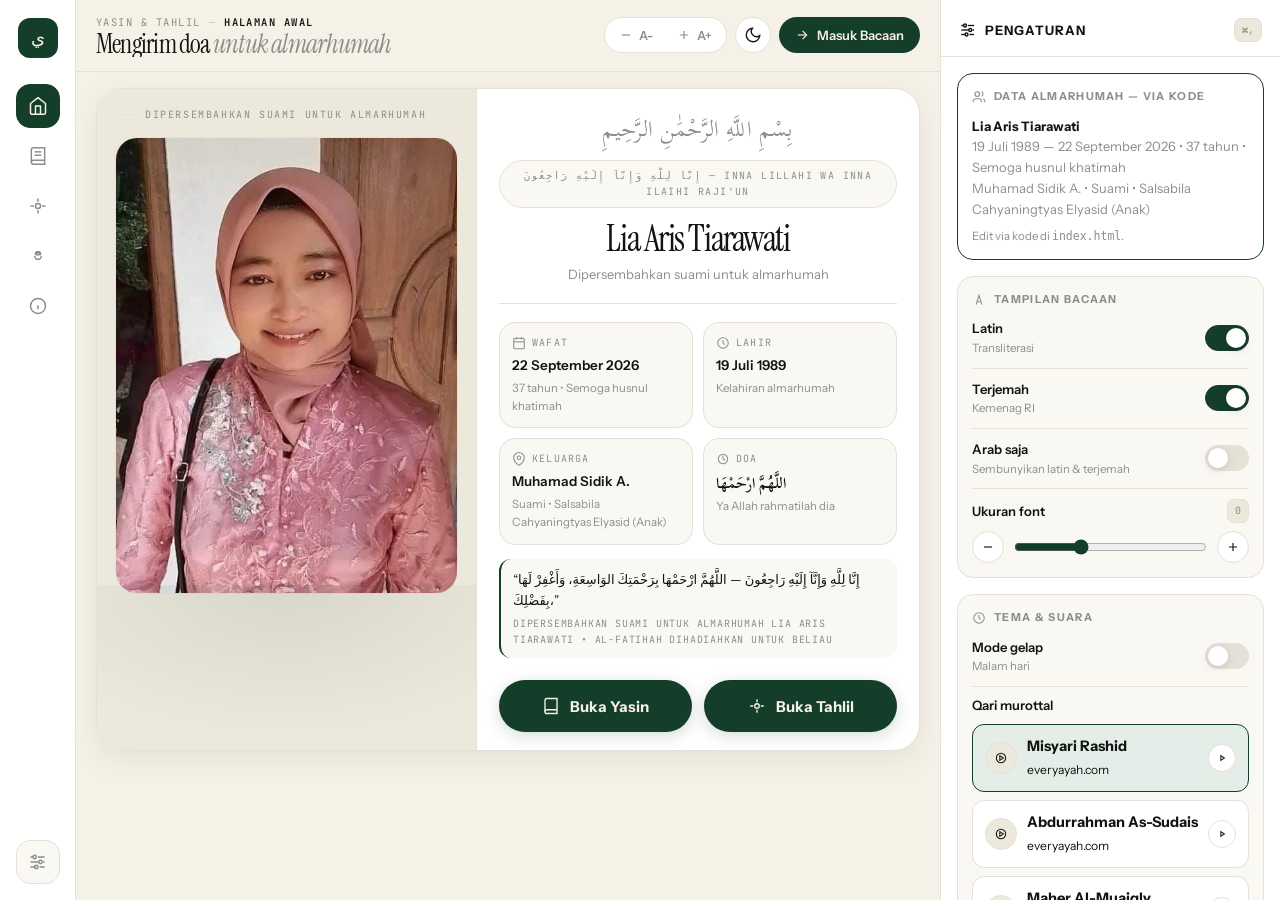
==== commit c6c0916d: "feat: foto tinggi + font Arab unified + icon pills + Tahlil pills + bersih hint - cover 580px / phot" ====
--- a/index.html
+++ b/index.html
@@ -61,7 +61,7 @@
 .cover-wrap{padding:16px 20px 0;max-width:100%}
 .cover-card{
   background:var(--card);border:1px solid var(--line);border-radius:26px;overflow:hidden;
-  display:grid;grid-template-columns:380px 1fr;min-height:520px;box-shadow:var(--shadow)
+  display:grid;grid-template-columns:380px 1fr;min-height:580px;box-shadow:var(--shadow)
 }
 .cover-media{
   background:var(--paper-2);border-right:1px solid var(--line);padding:18px;
@@ -75,7 +75,7 @@
 .eyebrow{font-family:'JetBrains Mono',monospace;font-size:10px;letter-spacing:.16em;text-transform:uppercase;color:var(--muted);display:flex;align-items:center;gap:8px}
 .eyebrow i{width:22px;height:1px;background:var(--line);display:block}
 .photo-frame{
-  aspect-ratio:4/5;border-radius:22px;overflow:hidden;background:var(--card);border:1px solid var(--line);
+  aspect-ratio:3/4;min-height:420px;border-radius:22px;overflow:hidden;background:var(--card);border:1px solid var(--line);
   position:relative;display:grid;place-items:center
 }
 .photo-frame img{width:100%;height:100%;object-fit:cover;display:block}
@@ -131,6 +131,7 @@
 .ayah-side small{font-family:'JetBrains Mono',monospace;font-size:10px;letter-spacing:.08em;color:var(--muted);text-align:center;line-height:1.3}
 .mini{width:32px;height:32px;border-radius:10px;border:1px solid var(--line);background:var(--card);display:grid;place-items:center;cursor:pointer;color:var(--muted)}
 .ayah-body{padding:16px 16px 14px;min-width:0;overflow:hidden}
+.arab{font-family:'Scheherazade New',serif}
 .ayah-body .arab{font-family:'Scheherazade New',serif;font-size:var(--arab);line-height:2;text-align:right;direction:rtl;color:var(--ink);overflow-wrap:break-word;word-break:break-word}
 .latin{margin-top:10px;font-size:13px;color:var(--muted);font-style:italic;line-height:1.7;background:var(--card-2);border:1px dashed var(--line);border-radius:12px;padding:8px 10px;overflow-wrap:break-word}
 .terjemah{margin-top:10px;font-size:13.5px;color:var(--ink);line-height:1.65;border-left:2px solid var(--accent);padding-left:12px;opacity:.92;overflow-wrap:break-word}
@@ -211,7 +212,7 @@
   .cover-wrap{padding:10px 12px 0}
   .cover-card{grid-template-columns:1fr;border-radius:18px;min-height:auto}
   .cover-media{border-right:none;border-bottom:1px solid var(--line);padding:14px}
-  .photo-frame{aspect-ratio:4/3}
+  .photo-frame{aspect-ratio:3/4;min-height:320px}
   .cover-body{padding:16px 14px}
   .name{font-size:28px}
   .basmalah{font-size:18px}
@@ -295,10 +296,10 @@
               <div class="placeholder" id="photoPh">
                 <div class="ph-icon"><svg class="ico ico-20" viewBox="0 0 24 24" fill="none" stroke="currentColor" stroke-width="1.6"><path d="M20 21a8 8 0 0 0-16 0"/><circle cx="12" cy="8" r="5"/><path d="M12 13v-2"/></svg></div>
                 <div style="font-size:13px;font-weight:600;color:var(--ink)">Foto almarhumah</div>
-                <div style="font-size:11.5px;margin-top:4px">Memuat assets/img/portrait.jpg</div>
+                <div style="font-size:11.5px;margin-top:4px">Memuat foto</div>
               </div>
             </div>
-            <div class="hint">Foto <code>assets/img/portrait.jpg</code> — ganti file di repo untuk update permanen.</div>
+            
           </div>
           <!-- BODY / DATA -->
           <div class="cover-body">
@@ -311,28 +312,27 @@
               <div class="meta"><div class="meta-label"><svg class="ico ico-14" viewBox="0 0 24 24" fill="none" stroke="currentColor" stroke-width="1.8"><path d="M8 2v4"/><path d="M16 2v4"/><rect x="3" y="4" width="18" height="18" rx="2"/><path d="M3 10h18"/></svg> Wafat</div><div class="meta-value" id="vWafat">22 September 2026</div><div class="meta-sub" id="vWafatHijri">37 tahun • Semoga husnul khatimah</div></div>
               <div class="meta"><div class="meta-label"><svg class="ico ico-14" viewBox="0 0 24 24" fill="none" stroke="currentColor" stroke-width="1.8"><circle cx="12" cy="12" r="9"/><path d="M12 7v5l3 3"/></svg> Lahir</div><div class="meta-value" id="vLahir">19 Juli 1989</div><div class="meta-sub">Kelahiran almarhumah</div></div>
               <div class="meta"><div class="meta-label"><svg class="ico ico-14" viewBox="0 0 24 24" fill="none" stroke="currentColor" stroke-width="1.8"><path d="M21 10c0 7-9 13-9 13S3 17 3 10a9 9 0 0 1 18 0z"/><circle cx="12" cy="10" r="3"/></svg> Keluarga</div><div class="meta-value" id="vTempat">Muhamad Sidik A.</div><div class="meta-sub" id="vAlamat">Suami • Salsabila Cahyaningtyas Elyasid (Anak)</div></div>
-              <div class="meta"><div class="meta-label"><svg class="ico ico-14" viewBox="0 0 24 24" fill="none" stroke="currentColor" stroke-width="1.8"><path d="M12 20a8 8 0 1 0 0-16 8 8 0 0 0 0 16z"/><path d="M12 6v6l4 2"/></svg> Doa</div><div class="meta-value" style="font-family:'Scheherazade New',serif;font-size:15px">اللَّهُمَّ ارْحَمْهَا</div><div class="meta-sub">Ya Allah rahmatilah dia</div></div>
+              <div class="meta"><div class="meta-label"><svg class="ico ico-14" viewBox="0 0 24 24" fill="none" stroke="currentColor" stroke-width="1.8"><path d="M12 20a8 8 0 1 0 0-16 8 8 0 0 0 0 16z"/><path d="M12 6v6l4 2"/></svg> Doa</div><div class="meta-value arab" style="font-size:15px">اللَّهُمَّ ارْحَمْهَا</div><div class="meta-sub">Ya Allah rahmatilah dia</div></div>
             </div>
             <div class="quote" id="vQuote">“إِنَّا لِلَّهِ وَإِنَّآ إِلَيْهِ رَاجِعُونَ — اللَّهُمَّ ارْحَمْهَا بِرَحْمَتِكَ الوَاسِعَةِ، وَأَغْفِرْ لَهَا بِفَضْلِكَ.”<small>Dipersembahkan suami untuk almarhumah Lia Aris Tiarawati • Al-Fatihah dihadiahkan untuk beliau</small></div>
             <div class="cta-row">
               <button class="cta-primary" data-jump="yasin"><svg class="ico" viewBox="0 0 24 24" fill="none" stroke="currentColor" stroke-width="1.8"><path d="M4 19.5A2.5 2.5 0 0 1 6.5 17H20"/><path d="M6.5 2H20v20H6.5A2.5 2.5 0 0 1 4 19.5v-15A2.5 2.5 0 0 1 6.5 2z"/></svg> Buka Yasin</button>
               <button class="cta-secondary" data-jump="tahlil"><svg class="ico" viewBox="0 0 24 24" fill="none" stroke="currentColor" stroke-width="1.8"><circle cx="12" cy="12" r="3"/><path d="M12 7V3M12 21v-4M7 12H3M21 12h-4"/></svg> Buka Tahlil</button></div>
-            <div class="cta-note">Halaman awal tampil pertama. Edit data di <code>index.html → let cover</code> & foto <code>assets/img/portrait.jpg</code>.</div>
+            
           </div>
         </div>
       </div>
-      <div class="hero-mini" style="margin-top:12px"><svg class="ico ico-14" viewBox="0 0 24 24" fill="none" stroke="currentColor" stroke-width="1.8"><circle cx="12" cy="12" r="9"/><path d="M12 11v5M12 8h.01"/></svg> <div><b>Data real:</b> Lia Aris Tiarawati (19 Juli 1989 – 22 September 2026) • <span class="js-name">Lia Aris Tiarawati</span>. <small style="color:var(--muted)">Foto assets/img/portrait.jpg • Yasin 83 ayat • Tahlil 24 bait.</small></div></div>
     </div>
 
     <!-- YASIN -->
     <div class="panel" id="panel-yasin">
-      <div class="hero-mini"><svg class="ico ico-14" viewBox="0 0 24 24" fill="none" stroke="currentColor" stroke-width="1.8"><path d="M4 19.5A2.5 2.5 0 0 1 6.5 17H20"/><path d="M6.5 2H20v20H6.5A2.5 2.5 0 0 1 4 19.5v-15A2.5 2.5 0 0 1 6.5 2z"/></svg> <div><b>Dihadiahkan untuk <span class="js-name">Lia Aris Tiarawati</span></b> <small> • Surah Yasin 36 — 83 ayat</small></div><button class="btn-sm" data-jump="cover" style="margin-left:auto"><svg class="ico ico-14" viewBox="0 0 24 24" fill="none" stroke="currentColor" stroke-width="1.8"><path d="M19 12H5"/><path d="M12 19l-7-7 7-7"/></svg> Kembali ke awal</button></div>
-      <div class="filterbar"><label class="search"><svg class="ico" viewBox="0 0 24 24" fill="none" stroke="currentColor" stroke-width="1.8"><circle cx="11" cy="11" r="7"/><path d="M20 20l-3.5-3.5"/></svg><input id="search" placeholder="Cari ayat: &quot;hikmah&quot;, &quot;rahmat&quot;"><kbd>/</kbd></label><div class="filter-pills"><button class="pill on" id="pillLatin"><svg class="ico ico-14" viewBox="0 0 24 24" fill="none" stroke="currentColor" stroke-width="1.8"><path d="M4 7V5h16v2"/><path d="M9 20h6"/><path d="M12 5v15"/></svg> Latin</button><button class="pill on" id="pillTerjemah"><svg class="ico ico-14" viewBox="0 0 24 24" fill="none" stroke="currentColor" stroke-width="1.8"><path d="M2 12h20"/><path d="M12 2a15 15 0 0 1 0 20"/><path d="M12 2a15 15 0 0 0 0 20"/></svg> Terjemah</button><button class="pill" id="pillArabOnly">Arab saja</button></div></div>
+      <div class="hero-mini"><svg class="ico ico-14" viewBox="0 0 24 24" fill="none" stroke="currentColor" stroke-width="1.8"><path d="M4 19.5A2.5 2.5 0 0 1 6.5 17H20"/><path d="M6.5 2H20v20H6.5A2.5 2.5 0 0 1 4 19.5v-15A2.5 2.5 0 0 1 6.5 2z"/></svg> <div><b>Dihadiahkan untuk <span class="js-name">Lia Aris Tiarawati</span></b> <small> • Surah Yasin 36 — 83 ayat</small></div></div>
+      <div class="filterbar"><label class="search"><svg class="ico" viewBox="0 0 24 24" fill="none" stroke="currentColor" stroke-width="1.8"><circle cx="11" cy="11" r="7"/><path d="M20 20l-3.5-3.5"/></svg><input id="search" placeholder="Cari ayat: &quot;hikmah&quot;, &quot;rahmat&quot;"><kbd>/</kbd></label><div class="filter-pills"><button class="pill on" id="pillLatin"><svg class="ico ico-14" viewBox="0 0 24 24" fill="none" stroke="currentColor" stroke-width="1.8"><path d="M7 20L12 4L17 20"/><path d="M9 15H15"/></svg> Latin</button><button class="pill on" id="pillTerjemah"><svg class="ico ico-14" viewBox="0 0 24 24" fill="none" stroke="currentColor" stroke-width="1.8"><path d="M2 12h20"/><path d="M12 2a15 15 0 0 1 0 20"/><path d="M12 2a15 15 0 0 0 0 20"/><path d="M16 8l2 2-2 2"/><path d="M8 16l-2-2 2-2"/></svg> Terjemah</button><button class="pill" id="pillArabOnly"><svg class="ico ico-14" viewBox="0 0 24 24" fill="none" stroke="currentColor" stroke-width="1.8"><path d="M8 20c1.5-2 2.5-4 2.5-7V8"/><path d="M12 13c0 2 1.2 3.5 3 4"/><path d="M14 8v5"/><circle cx="16" cy="6" r="1.2" fill="currentColor" stroke="none"/></svg> Arab saja</button></div></div>
       <div id="audioStatus" style="margin:8px 20px 0;font-size:11px;color:var(--muted);min-height:14px"></div><div class="list" id="list-yasin"><div style="text-align:center;padding:24px;color:var(--muted)">Memuat 83 ayat Yasin…</div></div>
     </div>
-    <div class="panel" id="panel-tahlil"><div class="hero-mini"><svg class="ico ico-14" viewBox="0 0 24 24" fill="none" stroke="currentColor" stroke-width="1.8"><circle cx="12" cy="12" r="3"/><path d="M12 7V3M12 21v-4M7 12H3M21 12h-4"/></svg> <div><b>Tahlil untuk <span class="js-name">Lia Aris Tiarawati</span></b> <small> • 24 bait • Urutan NU lengkap</small></div><button class="btn-sm" data-jump="cover" style="margin-left:auto"><svg class="ico ico-14" viewBox="0 0 24 24" fill="none" stroke="currentColor" stroke-width="1.8"><path d="M19 12H5"/><path d="M12 19l-7-7 7-7"/></svg> Awal</button></div><div class="list" id="list-tahlil"><div style="text-align:center;padding:24px;color:var(--muted)">Memuat 24 bait Tahlil…</div></div></div>
-    <div class="panel" id="panel-doa"><div class="hero-mini"><svg class="ico ico-14" viewBox="0 0 24 24" fill="none" stroke="currentColor" stroke-width="1.8"><path d="M9 11V9a2 2 0 0 1 2-2h1a2 2 0 0 1 2 2v2"/><path d="M15 11V9a2 2 0 0 0-2-2h-1a2 2 0 0 0-2 2v2"/><path d="M8 12c0 2.2 1.8 4 4 4s4-1.8 4-4"/><path d="M12 7v5"/></svg> <div><b>Doa penutup</b> <small> • Untuk <span class="js-name">Lia Aris Tiarawati</span> • Filter section mengandung 'Doa' (4 bait)</small></div><button class="btn-sm" data-jump="cover" style="margin-left:auto">Kembali</button></div><div class="list" id="list-doa"><div style="text-align:center;padding:24px;color:var(--muted)">Memuat doa…</div></div></div>
-    <div class="panel" id="panel-info"><div class="info-grid"><div class="info-card"><h4>Tentang</h4><p>Halaman mengenang <b>Lia Aris Tiarawati</b> (19 Juli 1989 – 22 September 2026). Dipersembahkan suami <b>Muhamad Sidik A.</b> untuk almarhumah. Foto <code>assets/img/portrait.jpg</code>. Data Yasin 83 ayat & Tahlil 24 bait di-fetch dari JSON.</p></div><div class="info-card"><h4>Urutan Tahlil NU (24 bait)</h4><p>Pembukaan → Al-Ikhlas 3× → Al-Falaq → An-Nas → Al-Fatihah → Al-Baqarah → Ayat Kursi → Istighfar 3× → Dzikir → Tahlil 100× → Sholawat → Tasbih → Doa Pembuka/Taqabbal/Rahmat/Penutup (4 doa).</p></div></div><div class="hero-mini" style="margin:12px 20px"><svg class="ico ico-14" viewBox="0 0 24 24" fill="none" stroke="currentColor" stroke-width="1.8"><circle cx="12" cy="12" r="9"/><path d="M12 11v5M12 8h.01"/></svg> <div><b>Sumber data:</b> <code>assets/data/yasin.json</code> (Kemenag) & <code>tahlil.json</code> (quran.nu.or.id). Latin kosong pada Yasin (ditampilkan hanya jika ada).</div></div></div>
+    <div class="panel" id="panel-tahlil"><div class="hero-mini"><svg class="ico ico-14" viewBox="0 0 24 24" fill="none" stroke="currentColor" stroke-width="1.8"><circle cx="12" cy="12" r="3"/><path d="M12 7V3M12 21v-4M7 12H3M21 12h-4"/></svg> <div><b>Tahlil untuk <span class="js-name">Lia Aris Tiarawati</span></b> <small> • 27 bait *</small></div></div><div class="filterbar" style="justify-content:center"><div class="filter-pills"><button class="pill on" id="pillLatinT"><svg class="ico ico-14" viewBox="0 0 24 24" fill="none" stroke="currentColor" stroke-width="1.8"><path d="M7 20L12 4L17 20"/><path d="M9 15H15"/></svg> Latin</button><button class="pill on" id="pillTerjemahT"><svg class="ico ico-14" viewBox="0 0 24 24" fill="none" stroke="currentColor" stroke-width="1.8"><path d="M2 12h20"/><path d="M12 2a15 15 0 0 1 0 20"/><path d="M12 2a15 15 0 0 0 0 20"/><path d="M16 8l2 2-2 2"/><path d="M8 16l-2-2 2-2"/></svg> Terjemah</button><button class="pill" id="pillArabOnlyT"><svg class="ico ico-14" viewBox="0 0 24 24" fill="none" stroke="currentColor" stroke-width="1.8"><path d="M8 20c1.5-2 2.5-4 2.5-7V8"/><path d="M12 13c0 2 1.2 3.5 3 4"/><path d="M14 8v5"/><circle cx="16" cy="6" r="1.2" fill="currentColor" stroke="none"/></svg> Arab saja</button></div></div><div class="list" id="list-tahlil"><div style="text-align:center;padding:24px;color:var(--muted)">Memuat 24 bait Tahlil…</div></div></div>
+    <div class="panel" id="panel-doa"><div class="hero-mini"><svg class="ico ico-14" viewBox="0 0 24 24" fill="none" stroke="currentColor" stroke-width="1.8"><path d="M9 11V9a2 2 0 0 1 2-2h1a2 2 0 0 1 2 2v2"/><path d="M15 11V9a2 2 0 0 0-2-2h-1a2 2 0 0 0-2 2v2"/><path d="M8 12c0 2.2 1.8 4 4 4s4-1.8 4-4"/><path d="M12 7v5"/></svg> <div><b>Doa penutup</b> <small> • Untuk <span class="js-name">Lia Aris Tiarawati</span> • 4 doa penutup</small></div></div><div class="list" id="list-doa"><div style="text-align:center;padding:24px;color:var(--muted)">Memuat doa…</div></div></div>
+    <div class="panel" id="panel-info"><div class="info-grid"><div class="info-card"><h4>Tentang</h4><p>Halaman mengenang <b>Lia Aris Tiarawati</b> (19 Juli 1989 – 22 September 2026). Dipersembahkan suami <b>Muhamad Sidik A.</b> untuk almarhumah. Data Yasin 83 ayat & Tahlil 24 bait di-fetch dari JSON.</p></div><div class="info-card"><h4>Urutan Tahlil NU (24 bait)</h4><p>Pembukaan → Al-Ikhlas 3× → Al-Falaq → An-Nas → Al-Fatihah → Al-Baqarah → Ayat Kursi → Istighfar 3× → Dzikir → Tahlil 100× → Sholawat → Tasbih → Doa Pembuka/Taqabbal/Rahmat/Penutup (4 doa).</p></div></div><div class="hero-mini" style="margin:12px 20px"><svg class="ico ico-14" viewBox="0 0 24 24" fill="none" stroke="currentColor" stroke-width="1.8"><circle cx="12" cy="12" r="9"/><path d="M12 11v5M12 8h.01"/></svg> <div><b>Sumber data:</b> Kemenag & quran.nu.or.id • 83 ayat • 27 bait Tahlil</div></div></div>
   </main>
 
   <aside class="right" aria-label="Pengaturan"><div class="right-head"><h3><svg class="ico" viewBox="0 0 24 24" fill="none" stroke="currentColor" stroke-width="1.8"><path d="M3 6h4"/><path d="M12 6h8"/><circle cx="8" cy="6" r="2"/><path d="M3 12h10"/><path d="M18 12h2"/><circle cx="15" cy="12" r="2"/><path d="M3 18h6"/><path d="M14 18h6"/><circle cx="10" cy="18" r="2"/></svg> Pengaturan</h3><span class="kbd">⌘,</span></div><div class="right-body" id="rightBody"></div></aside>
@@ -392,10 +392,10 @@
   <div class="group" style="border-color:var(--accent);background:var(--card)">
     <h4><svg class="ico ico-14" viewBox="0 0 24 24" fill="none" stroke="currentColor" stroke-width="1.8"><path d="M16 21v-2a4 4 0 0 0-4-4H6a4 4 0 0 0-4 4v2"/><circle cx="9" cy="7" r="4"/><path d="M22 21v-2a4 4 0 0 0-3-3.87"/><path d="M16 3.13a4 4 0 0 1 0 7.75"/></svg> Data Almarhumah — via kode</h4>
     <div style="font-size:13px;line-height:1.6;color:var(--ink)"><b>${cover.name}</b>${cover.bin?' '+cover.bin:''}<br><span style="color:var(--muted)">${cover.lahir} — ${cover.wafat} • ${cover.wafatHijri}</span><br><span style="color:var(--muted)">${cover.tempat} • ${cover.alamat}</span></div>
-    <div class="hint" style="margin-top:8px">Edit permanen di <code>index.html → let cover</code> & foto <code>assets/img/portrait.jpg</code>. Tidak ada editor web.</div>
+    <div class="hint" style="margin-top:8px">Edit via kode di <code>index.html</code>.</div>
   </div>
   <div class="group">
-    <h4><svg class="ico ico-14" viewBox="0 0 24 24" fill="none" stroke="currentColor" stroke-width="1.8"><path d="M4 7V5h16v2"/><path d="M9 20h6"/><path d="M12 5v15"/></svg> Tampilan bacaan</h4>
+    <h4><svg class="ico ico-14" viewBox="0 0 24 24" fill="none" stroke="currentColor" stroke-width="1.8"><path d="M7 20L12 4L17 20"/><path d="M9 15H15"/></svg> Tampilan bacaan</h4>
     <div class="row"><div><div class="row-label">Latin</div><div class="row-hint">Transliterasi</div></div><div class="switch ${prefs.showLatin?'on':''}" data-toggle="showLatin"><i></i></div></div>
     <div class="row"><div><div class="row-label">Terjemah</div><div class="row-hint">Kemenag RI</div></div><div class="switch ${prefs.showTerjemah?'on':''}" data-toggle="showTerjemah"><i></i></div></div>
     <div class="row"><div><div class="row-label">Arab saja</div><div class="row-hint">Sembunyikan latin & terjemah</div></div><div class="switch ${prefs.arabOnly?'on':''}" data-toggle="arabOnly"><i></i></div></div>
@@ -423,10 +423,13 @@
   document.getElementById('pillLatin')?.classList.toggle('on',prefs.showLatin);
   document.getElementById('pillTerjemah')?.classList.toggle('on',prefs.showTerjemah);
   document.getElementById('pillArabOnly')?.classList.toggle('on',prefs.arabOnly);
+  document.getElementById('pillLatinT')?.classList.toggle('on',prefs.showLatin);
+  document.getElementById('pillTerjemahT')?.classList.toggle('on',prefs.showTerjemah);
+  document.getElementById('pillArabOnlyT')?.classList.toggle('on',prefs.arabOnly);
   render();
 }
 function esc(s){ return String(s).replace(/&/g,'&amp;').replace(/</g,'&lt;').replace(/>/g,'&gt;'); }
-function ayahCard(a){ const L=prefs.showLatin&&!prefs.arabOnly,T=prefs.showTerjemah&&!prefs.arabOnly; const latinHtml = (a.latin && L) ? `<div class="latin">${esc(a.latin)}</div>` : ''; const terjHtml = T ? `<div class="terjemah">${esc(a.terjemah)}</div>` : ''; return `<article class="ayah" id="ayah-${a.no}"><div class="ayah-side"><div class="num">${String(a.no).padStart(2,'0')}</div><small>YASIN<br>36:${a.no}</small><div style="display:flex;flex-direction:column;gap:6px;margin-top:auto"><button class="mini" title="Salin link" onclick="navigator.clipboard.writeText(location.href.split('#')[0]+'#ayah-${a.no}')"><svg class="ico ico-14" viewBox="0 0 24 24" fill="none" stroke="currentColor" stroke-width="1.8"><path d="M10 13a5 5 0 0 0 7.54.54l3-3a5 5 0 0 0-7.07-7.07l-1.72 1.71"/><path d="M14 11a5 5 0 0 0-7.54-.54l-3 3a5 5 0 0 0 7.07 7.07l1.71-1.71"/></svg></button><button class="mini" title="Play murottal" onclick="playAyah(${a.no}, this)"><svg class="ico ico-14" viewBox="0 0 24 24" fill="none" stroke="currentColor" stroke-width="1.8"><path d="M10 8l6 4-6 4z"/></svg></button></div></div><div class="ayah-body"><div class="arab">${a.arab}</div>${latinHtml}${terjHtml}<div class="ayah-foot"><span class="tag">Ayat ${a.no} \u2022 Utsmani</span><span class="tag" style="background:var(--gold-soft)">Kemenag</span><span style="margin-left:auto;font-size:11px;color:var(--muted);display:flex;align-items:center;gap:6px"><svg class="ico ico-14" viewBox="0 0 24 24" fill="none" stroke="currentColor" stroke-width="1.8"><path d="M12 20a8 8 0 1 0 0-16 8 8 0 0 0 0 16z"/><path d="M12 6v6l4 2"/></svg> ${esc(prefs.qari)}</span></div></div></article>`}
+function ayahCard(a){ const L=prefs.showLatin&&!prefs.arabOnly,T=prefs.showTerjemah&&!prefs.arabOnly; const latinHtml = (a.latin && L) ? `<div class="latin">${esc(a.latin)}</div>` : ''; const terjHtml = (a.terjemah && T) ? `<div class="terjemah">${esc(a.terjemah)}</div>` : ''; return `<article class="ayah" id="ayah-${a.no}"><div class="ayah-side"><div class="num">${String(a.no).padStart(2,'0')}</div><small>YASIN<br>36:${a.no}</small><div style="display:flex;flex-direction:column;gap:6px;margin-top:auto"><button class="mini" title="Salin link" onclick="navigator.clipboard.writeText(location.href.split('#')[0]+'#ayah-${a.no}')"><svg class="ico ico-14" viewBox="0 0 24 24" fill="none" stroke="currentColor" stroke-width="1.8"><path d="M10 13a5 5 0 0 0 7.54.54l3-3a5 5 0 0 0-7.07-7.07l-1.72 1.71"/><path d="M14 11a5 5 0 0 0-7.54-.54l-3 3a5 5 0 0 0 7.07 7.07l1.71-1.71"/></svg></button><button class="mini" title="Play murottal" onclick="playAyah(${a.no}, this)"><svg class="ico ico-14" viewBox="0 0 24 24" fill="none" stroke="currentColor" stroke-width="1.8"><path d="M10 8l6 4-6 4z"/></svg></button></div></div><div class="ayah-body"><div class="arab">${a.arab}</div>${latinHtml}${terjHtml}<div class="ayah-foot"><span class="tag">Ayat ${a.no} \u2022 Utsmani</span><span class="tag" style="background:var(--gold-soft)">Kemenag</span><span style="margin-left:auto;font-size:11px;color:var(--muted);display:flex;align-items:center;gap:6px"><svg class="ico ico-14" viewBox="0 0 24 24" fill="none" stroke="currentColor" stroke-width="1.8"><path d="M12 20a8 8 0 1 0 0-16 8 8 0 0 0 0 16z"/><path d="M12 6v6l4 2"/></svg> ${esc(prefs.qari)}</span></div></div></article>`}
 function tahlilCard(t){ const cnt=t.counter?`<span class="tag">${t.counter}\u00D7</span>`:''; const btn=t.counter?`<div style="margin-top:12px;display:flex;gap:8px;align-items:center"><button style="height:32px;padding:0 14px;border-radius:999px;border:none;background:var(--accent);color:var(--paper);font-weight:700;cursor:pointer" data-m="${t.counter}" data-n="0" onclick="let m=parseInt(this.dataset.m),n=parseInt(this.dataset.n)+1;n=Math.min(m,n);this.dataset.n=n;this.textContent=n+' / '+m+(n===m?' \u2713':'')">0 / ${t.counter}</button><span style="font-size:12px;color:var(--muted)">tap untuk hitung</span></div>`:''; return `<article class="ayah" style="grid-template-columns:1fr"><div class="ayah-body"><div style="display:flex;gap:8px;align-items:center;margin-bottom:10px;flex-wrap:wrap"><span style="background:var(--ink);color:var(--paper);font-size:11px;font-weight:700;padding:6px 10px;border-radius:999px">${esc(t.judul)}</span>${cnt}</div><div class="arab">${t.arab}</div>${(prefs.showLatin&&!prefs.arabOnly&&t.latin)?`<div class="latin">${esc(t.latin)}</div>`:``}${(prefs.showTerjemah&&!prefs.arabOnly&&t.terjemah)?`<div class="terjemah">${esc(t.terjemah)}</div>`:``}${btn}</div></article>`}
 function render(){
   const q=document.getElementById('search')?.value.toLowerCase().trim()||'';
@@ -475,6 +478,10 @@
 document.getElementById('pillLatin')?.addEventListener('click', ()=>{prefs.showLatin=!prefs.showLatin; if(prefs.showLatin)prefs.arabOnly=false; refresh()});
 document.getElementById('pillTerjemah')?.addEventListener('click', ()=>{prefs.showTerjemah=!prefs.showTerjemah; if(prefs.showTerjemah)prefs.arabOnly=false; refresh()});
 document.getElementById('pillArabOnly')?.addEventListener('click', ()=>{prefs.arabOnly=!prefs.arabOnly; if(prefs.arabOnly){prefs.showLatin=false;prefs.showTerjemah=false} refresh()});
+// Tahlil pills sync same prefs
+document.getElementById('pillLatinT')?.addEventListener('click', ()=>{prefs.showLatin=!prefs.showLatin; if(prefs.showLatin)prefs.arabOnly=false; refresh()});
+document.getElementById('pillTerjemahT')?.addEventListener('click', ()=>{prefs.showTerjemah=!prefs.showTerjemah; if(prefs.showTerjemah)prefs.arabOnly=false; refresh()});
+document.getElementById('pillArabOnlyT')?.addEventListener('click', ()=>{prefs.arabOnly=!prefs.arabOnly; if(prefs.arabOnly){prefs.showLatin=false;prefs.showTerjemah=false} refresh()});
 document.getElementById('btnMinus')?.addEventListener('click', ()=>{prefs.fontScale=Math.max(-2,prefs.fontScale-1);refresh()});
 document.getElementById('btnPlus')?.addEventListener('click', ()=>{prefs.fontScale=Math.min(4,prefs.fontScale+1);refresh()});
 document.getElementById('btnTheme')?.addEventListener('click', ()=>{prefs.theme=prefs.theme==='dark'?'light':'dark';refresh()});
@@ -491,7 +498,7 @@
 
 
 // --- Audio: everyayah per-ayah ---
-const QARI_MAP={'Misyari Rashid':'Alafasy_128kbps','Abdurrahman As-Sudais':'Abdurrahman_As-Sudais_192kbps','Maher Al-Muaiqly':'MaherAlMuaiqly_128kbps'};
+const QARI_MAP={'Misyari Rashid':'Alafasy_128kbps','Abdurrahman As-Sudais':'Abdurrahmaan_As-Sudais_64kbps','Maher Al-Muaiqly':'Maher_AlMuaiqly_64kbps'};
 let audioEl=null, curAyah=null;
 function ensureAudio(){ if(audioEl) return audioEl; audioEl=document.getElementById('audioPlayer'); if(!audioEl){ audioEl=document.createElement('audio'); audioEl.id='audioPlayer'; audioEl.preload='none'; audioEl.controls=true; audioEl.style.cssText='position:fixed;left:50%;transform:translateX(-50%);bottom:92px;z-index:35;width:min(420px,calc(100vw - 24px));display:none;border-radius:999px;box-shadow:var(--shadow-lg)'; document.body.appendChild(audioEl); } audioEl.onended=()=>{ curAyah=null; document.querySelectorAll('.ayah .mini.playing').forEach(b=>{b.classList.remove('playing'); b.innerHTML='<svg class="ico ico-14" viewBox="0 0 24 24" fill="none" stroke="currentColor" stroke-width="1.8"><path d="M10 8l6 4-6 4z"/></svg>'}); audioEl.style.display='none'; }; audioEl.onerror=()=>{ const st=document.getElementById('audioStatus'); if(st) st.textContent='Gagal memuat audio — coba qari lain'; }; return audioEl; }
 function playAyah(no, btn){
@@ -517,10 +524,21 @@
     const jy = await ry.json();
     const jt = await rt.json();
     YASIN = (jy.ayat||[]).map(x=>({no:x.n, arab:x.ar, latin:x.latin||'', terjemah:x.id}));
-    TAHLIL = (jt.bait||[]).map(b=>{
+    TAHLIL = (jt.bait||[]).flatMap(b=>{
       const m=(b.latin||'').match(/\(\s*(\d+)\s*x\s*\)/i);
       const counter = m ? parseInt(m[1],10) : null;
-      return {judul:b.section, arab:b.ar, latin:b.latin, terjemah:b.id, counter};
+      const base = {judul:b.section, arab:b.ar, latin:b.latin, terjemah:b.id, counter};
+      if(!b.ar.includes('الْفَاتِحَةُ')) return [base];
+      const parts = b.ar.split('الْفَاتِحَةُ');
+      const out=[];
+      for(let i=0;i<parts.length-1;i++){
+        const seg = parts[i].trim();
+        const arab = (seg ? seg + ' ' : '') + 'الْفَاتِحَةُ ......';
+        out.push({judul:b.section + (parts.length>3 ? ' '+(i+1) : ''), arab, latin:'', terjemah:'', counter});
+      }
+      const tail = parts[parts.length-1].trim();
+      if(tail) out.push({judul:b.section, arab:tail, latin:'', terjemah:'', counter});
+      return out.length ? out : [base];
     });
     DOA = TAHLIL.filter(t=> t.judul.includes('Doa'));
   }catch(e){
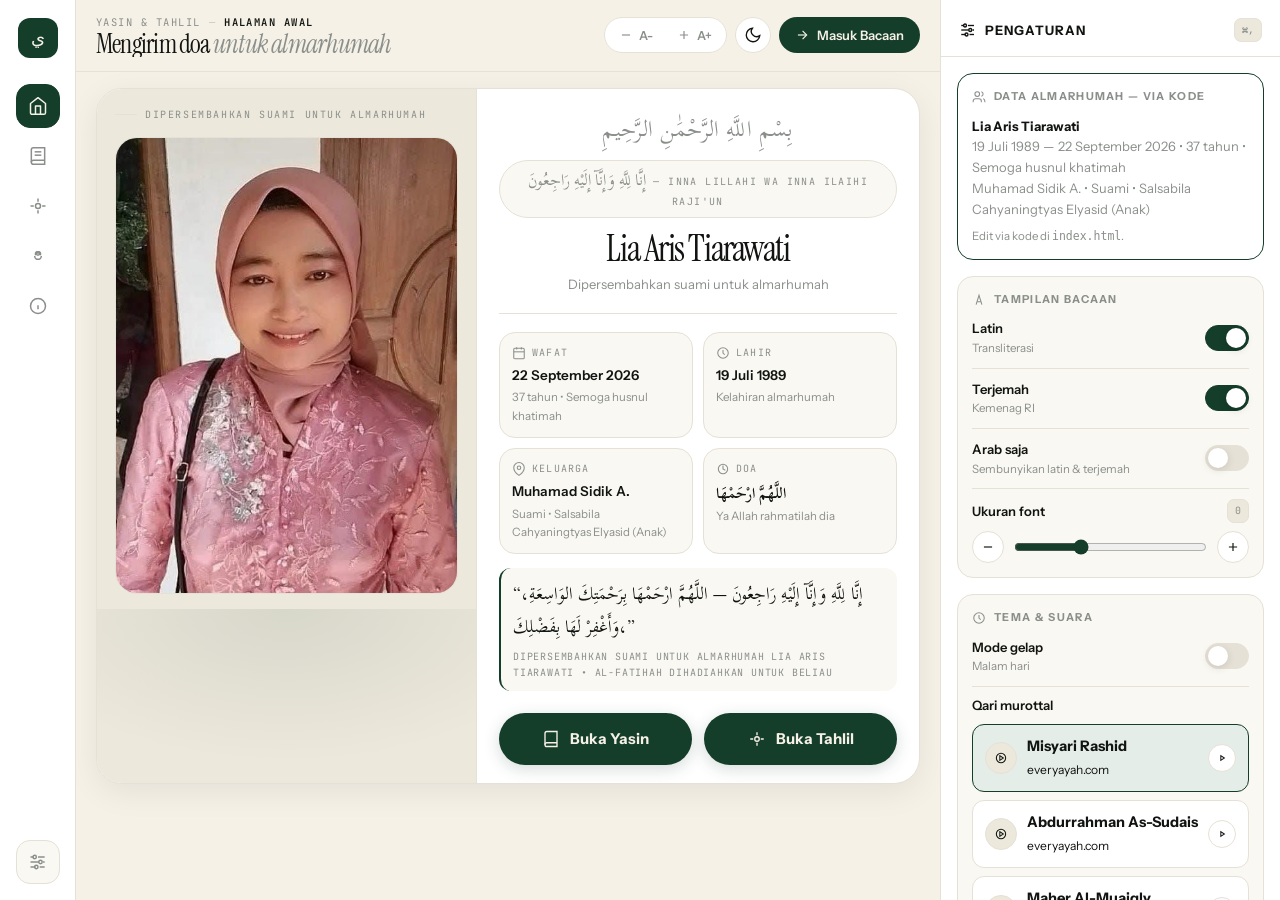
==== commit 2eafe7d1: "fix: hapus card titik saja + seragam font Arab cover - JS flatMap tail guard: tail.replace(/[.\u2026" ====
--- a/index.html
+++ b/index.html
@@ -90,6 +90,8 @@
 .cover-body{padding:22px 22px 18px;display:flex;flex-direction:column;gap:14px;min-width:0}
 .basmalah{font-family:'Scheherazade New',serif;font-size:22px;text-align:center;color:var(--muted);letter-spacing:.02em}
 .istirja{font-family:'JetBrains Mono',monospace;font-size:10px;letter-spacing:.14em;text-transform:uppercase;color:var(--muted);text-align:center;border:1px solid var(--line);background:var(--card-2);border-radius:999px;padding:7px 10px;width:fit-content;margin:0 auto}
+.arab-inline{font-family:'Scheherazade New',serif;font-size:16px;letter-spacing:0;text-transform:none;line-height:1.6}
+.arab-quote{font-family:'Scheherazade New',serif;font-size:17px;line-height:1.9}
 .name{font-family:'Instrument Serif',serif;font-size:36px;line-height:.95;letter-spacing:-.04em;text-align:center;overflow-wrap:break-word}
 .name em{font-style:italic;color:var(--muted);font-weight:400}
 .bin{font-size:13px;color:var(--muted);text-align:center;margin-top:-6px}
@@ -304,7 +306,7 @@
           <!-- BODY / DATA -->
           <div class="cover-body">
             <div class="basmalah">بِسْمِ اللَّهِ الرَّحْمَٰنِ الرَّحِيمِ</div>
-            <div class="istirja">إِنَّا لِلَّهِ وَإِنَّآ إِلَيْهِ رَاجِعُونَ — Inna lillahi wa inna ilaihi raji'un</div>
+            <div class="istirja"><span class="arab-inline">إِنَّا لِلَّهِ وَإِنَّآ إِلَيْهِ رَاجِعُونَ</span> — Inna lillahi wa inna ilaihi raji'un</div>
             <div class="name" id="vName">Lia Aris Tiarawati <em></em></div>
             <div class="bin" id="vBin">Dipersembahkan suami untuk almarhumah</div>
             <div class="divider-soft"></div>
@@ -314,7 +316,7 @@
               <div class="meta"><div class="meta-label"><svg class="ico ico-14" viewBox="0 0 24 24" fill="none" stroke="currentColor" stroke-width="1.8"><path d="M21 10c0 7-9 13-9 13S3 17 3 10a9 9 0 0 1 18 0z"/><circle cx="12" cy="10" r="3"/></svg> Keluarga</div><div class="meta-value" id="vTempat">Muhamad Sidik A.</div><div class="meta-sub" id="vAlamat">Suami • Salsabila Cahyaningtyas Elyasid (Anak)</div></div>
               <div class="meta"><div class="meta-label"><svg class="ico ico-14" viewBox="0 0 24 24" fill="none" stroke="currentColor" stroke-width="1.8"><path d="M12 20a8 8 0 1 0 0-16 8 8 0 0 0 0 16z"/><path d="M12 6v6l4 2"/></svg> Doa</div><div class="meta-value arab" style="font-size:15px">اللَّهُمَّ ارْحَمْهَا</div><div class="meta-sub">Ya Allah rahmatilah dia</div></div>
             </div>
-            <div class="quote" id="vQuote">“إِنَّا لِلَّهِ وَإِنَّآ إِلَيْهِ رَاجِعُونَ — اللَّهُمَّ ارْحَمْهَا بِرَحْمَتِكَ الوَاسِعَةِ، وَأَغْفِرْ لَهَا بِفَضْلِكَ.”<small>Dipersembahkan suami untuk almarhumah Lia Aris Tiarawati • Al-Fatihah dihadiahkan untuk beliau</small></div>
+            <div class="quote" id="vQuote"><span class="arab-quote">“إِنَّا لِلَّهِ وَإِنَّآ إِلَيْهِ رَاجِعُونَ — اللَّهُمَّ ارْحَمْهَا بِرَحْمَتِكَ الوَاسِعَةِ، وَأَغْفِرْ لَهَا بِفَضْلِكَ.”</span><small>Dipersembahkan suami untuk almarhumah Lia Aris Tiarawati • Al-Fatihah dihadiahkan untuk beliau</small></div>
             <div class="cta-row">
               <button class="cta-primary" data-jump="yasin"><svg class="ico" viewBox="0 0 24 24" fill="none" stroke="currentColor" stroke-width="1.8"><path d="M4 19.5A2.5 2.5 0 0 1 6.5 17H20"/><path d="M6.5 2H20v20H6.5A2.5 2.5 0 0 1 4 19.5v-15A2.5 2.5 0 0 1 6.5 2z"/></svg> Buka Yasin</button>
               <button class="cta-secondary" data-jump="tahlil"><svg class="ico" viewBox="0 0 24 24" fill="none" stroke="currentColor" stroke-width="1.8"><circle cx="12" cy="12" r="3"/><path d="M12 7V3M12 21v-4M7 12H3M21 12h-4"/></svg> Buka Tahlil</button></div>
@@ -330,9 +332,9 @@
       <div class="filterbar"><label class="search"><svg class="ico" viewBox="0 0 24 24" fill="none" stroke="currentColor" stroke-width="1.8"><circle cx="11" cy="11" r="7"/><path d="M20 20l-3.5-3.5"/></svg><input id="search" placeholder="Cari ayat: &quot;hikmah&quot;, &quot;rahmat&quot;"><kbd>/</kbd></label><div class="filter-pills"><button class="pill on" id="pillLatin"><svg class="ico ico-14" viewBox="0 0 24 24" fill="none" stroke="currentColor" stroke-width="1.8"><path d="M7 20L12 4L17 20"/><path d="M9 15H15"/></svg> Latin</button><button class="pill on" id="pillTerjemah"><svg class="ico ico-14" viewBox="0 0 24 24" fill="none" stroke="currentColor" stroke-width="1.8"><path d="M2 12h20"/><path d="M12 2a15 15 0 0 1 0 20"/><path d="M12 2a15 15 0 0 0 0 20"/><path d="M16 8l2 2-2 2"/><path d="M8 16l-2-2 2-2"/></svg> Terjemah</button><button class="pill" id="pillArabOnly"><svg class="ico ico-14" viewBox="0 0 24 24" fill="none" stroke="currentColor" stroke-width="1.8"><path d="M8 20c1.5-2 2.5-4 2.5-7V8"/><path d="M12 13c0 2 1.2 3.5 3 4"/><path d="M14 8v5"/><circle cx="16" cy="6" r="1.2" fill="currentColor" stroke="none"/></svg> Arab saja</button></div></div>
       <div id="audioStatus" style="margin:8px 20px 0;font-size:11px;color:var(--muted);min-height:14px"></div><div class="list" id="list-yasin"><div style="text-align:center;padding:24px;color:var(--muted)">Memuat 83 ayat Yasin…</div></div>
     </div>
-    <div class="panel" id="panel-tahlil"><div class="hero-mini"><svg class="ico ico-14" viewBox="0 0 24 24" fill="none" stroke="currentColor" stroke-width="1.8"><circle cx="12" cy="12" r="3"/><path d="M12 7V3M12 21v-4M7 12H3M21 12h-4"/></svg> <div><b>Tahlil untuk <span class="js-name">Lia Aris Tiarawati</span></b> <small> • 27 bait *</small></div></div><div class="filterbar" style="justify-content:center"><div class="filter-pills"><button class="pill on" id="pillLatinT"><svg class="ico ico-14" viewBox="0 0 24 24" fill="none" stroke="currentColor" stroke-width="1.8"><path d="M7 20L12 4L17 20"/><path d="M9 15H15"/></svg> Latin</button><button class="pill on" id="pillTerjemahT"><svg class="ico ico-14" viewBox="0 0 24 24" fill="none" stroke="currentColor" stroke-width="1.8"><path d="M2 12h20"/><path d="M12 2a15 15 0 0 1 0 20"/><path d="M12 2a15 15 0 0 0 0 20"/><path d="M16 8l2 2-2 2"/><path d="M8 16l-2-2 2-2"/></svg> Terjemah</button><button class="pill" id="pillArabOnlyT"><svg class="ico ico-14" viewBox="0 0 24 24" fill="none" stroke="currentColor" stroke-width="1.8"><path d="M8 20c1.5-2 2.5-4 2.5-7V8"/><path d="M12 13c0 2 1.2 3.5 3 4"/><path d="M14 8v5"/><circle cx="16" cy="6" r="1.2" fill="currentColor" stroke="none"/></svg> Arab saja</button></div></div><div class="list" id="list-tahlil"><div style="text-align:center;padding:24px;color:var(--muted)">Memuat 24 bait Tahlil…</div></div></div>
-    <div class="panel" id="panel-doa"><div class="hero-mini"><svg class="ico ico-14" viewBox="0 0 24 24" fill="none" stroke="currentColor" stroke-width="1.8"><path d="M9 11V9a2 2 0 0 1 2-2h1a2 2 0 0 1 2 2v2"/><path d="M15 11V9a2 2 0 0 0-2-2h-1a2 2 0 0 0-2 2v2"/><path d="M8 12c0 2.2 1.8 4 4 4s4-1.8 4-4"/><path d="M12 7v5"/></svg> <div><b>Doa penutup</b> <small> • Untuk <span class="js-name">Lia Aris Tiarawati</span> • 4 doa penutup</small></div></div><div class="list" id="list-doa"><div style="text-align:center;padding:24px;color:var(--muted)">Memuat doa…</div></div></div>
-    <div class="panel" id="panel-info"><div class="info-grid"><div class="info-card"><h4>Tentang</h4><p>Halaman mengenang <b>Lia Aris Tiarawati</b> (19 Juli 1989 – 22 September 2026). Dipersembahkan suami <b>Muhamad Sidik A.</b> untuk almarhumah. Data Yasin 83 ayat & Tahlil 24 bait di-fetch dari JSON.</p></div><div class="info-card"><h4>Urutan Tahlil NU (24 bait)</h4><p>Pembukaan → Al-Ikhlas 3× → Al-Falaq → An-Nas → Al-Fatihah → Al-Baqarah → Ayat Kursi → Istighfar 3× → Dzikir → Tahlil 100× → Sholawat → Tasbih → Doa Pembuka/Taqabbal/Rahmat/Penutup (4 doa).</p></div></div><div class="hero-mini" style="margin:12px 20px"><svg class="ico ico-14" viewBox="0 0 24 24" fill="none" stroke="currentColor" stroke-width="1.8"><circle cx="12" cy="12" r="9"/><path d="M12 11v5M12 8h.01"/></svg> <div><b>Sumber data:</b> Kemenag & quran.nu.or.id • 83 ayat • 27 bait Tahlil</div></div></div>
+    <div class="panel" id="panel-tahlil"><div class="hero-mini"><svg class="ico ico-14" viewBox="0 0 24 24" fill="none" stroke="currentColor" stroke-width="1.8"><circle cx="12" cy="12" r="3"/><path d="M12 7V3M12 21v-4M7 12H3M21 12h-4"/></svg> <div><b>Tahlil untuk <span class="js-name">Lia Aris Tiarawati</span></b> <small> • <span id="tahlilCount">35 bait</span></small></div></div><div class="filterbar" style="justify-content:center"><div class="filter-pills"><button class="pill on" id="pillLatinT"><svg class="ico ico-14" viewBox="0 0 24 24" fill="none" stroke="currentColor" stroke-width="1.8"><path d="M7 20L12 4L17 20"/><path d="M9 15H15"/></svg> Latin</button><button class="pill on" id="pillTerjemahT"><svg class="ico ico-14" viewBox="0 0 24 24" fill="none" stroke="currentColor" stroke-width="1.8"><path d="M2 12h20"/><path d="M12 2a15 15 0 0 1 0 20"/><path d="M12 2a15 15 0 0 0 0 20"/><path d="M16 8l2 2-2 2"/><path d="M8 16l-2-2 2-2"/></svg> Terjemah</button><button class="pill" id="pillArabOnlyT"><svg class="ico ico-14" viewBox="0 0 24 24" fill="none" stroke="currentColor" stroke-width="1.8"><path d="M8 20c1.5-2 2.5-4 2.5-7V8"/><path d="M12 13c0 2 1.2 3.5 3 4"/><path d="M14 8v5"/><circle cx="16" cy="6" r="1.2" fill="currentColor" stroke="none"/></svg> Arab saja</button></div></div><div class="list" id="list-tahlil"><div style="text-align:center;padding:24px;color:var(--muted)">Memuat 35 bait Tahlil…</div></div></div>
+    <div class="panel" id="panel-doa"><div class="hero-mini"><svg class="ico ico-14" viewBox="0 0 24 24" fill="none" stroke="currentColor" stroke-width="1.8"><path d="M9 11V9a2 2 0 0 1 2-2h1a2 2 0 0 1 2 2v2"/><path d="M15 11V9a2 2 0 0 0-2-2h-1a2 2 0 0 0-2 2v2"/><path d="M8 12c0 2.2 1.8 4 4 4s4-1.8 4-4"/><path d="M12 7v5"/></svg> <div><b>Doa penutup</b> <small> • Untuk <span class="js-name">Lia Aris Tiarawati</span> • <span id="doaCount">6 doa</span> penutup</small></div></div><div class="list" id="list-doa"><div style="text-align:center;padding:24px;color:var(--muted)">Memuat doa…</div></div></div>
+    <div class="panel" id="panel-info"><div class="info-grid"><div class="info-card"><h4>Tentang</h4><p>Halaman mengenang <b>Lia Aris Tiarawati</b> (19 Juli 1989 – 22 September 2026). Dipersembahkan suami <b>Muhamad Sidik A.</b> untuk almarhumah. Data Yasin 83 ayat & Tahlil 35 bait di-fetch dari JSON.</p></div><div class="info-card"><h4>Urutan Tahlil NU (35 bait)</h4><p>Hadiah Fatihah 4 → Al-Ikhlas → Takbir → Al-Falaq → Takbir → An-Nas → Tahmid → Al-Fatihah → Al-Baqarah → Tauhid & Kursi → Akhir Baqarah → Istighasah → Rahmat & Shalawat → Tafrijiyah 3× → Salam & Hasbalah → Istighfar & Dzikir → Tauhid Penutup → Doa Arwah 6.</p></div></div><div class="hero-mini" style="margin:12px 20px"><svg class="ico ico-14" viewBox="0 0 24 24" fill="none" stroke="currentColor" stroke-width="1.8"><circle cx="12" cy="12" r="9"/><path d="M12 11v5M12 8h.01"/></svg> <div><b>Sumber data:</b> Kemenag & quran.nu.or.id • 83 ayat • <span id="infoTahlilCount">35</span> bait Tahlil</div></div></div>
   </main>
 
   <aside class="right" aria-label="Pengaturan"><div class="right-head"><h3><svg class="ico" viewBox="0 0 24 24" fill="none" stroke="currentColor" stroke-width="1.8"><path d="M3 6h4"/><path d="M12 6h8"/><circle cx="8" cy="6" r="2"/><path d="M3 12h10"/><path d="M18 12h2"/><circle cx="15" cy="12" r="2"/><path d="M3 18h6"/><path d="M14 18h6"/><circle cx="10" cy="18" r="2"/></svg> Pengaturan</h3><span class="kbd">⌘,</span></div><div class="right-body" id="rightBody"></div></aside>
@@ -525,10 +527,16 @@
     const jt = await rt.json();
     YASIN = (jy.ayat||[]).map(x=>({no:x.n, arab:x.ar, latin:x.latin||'', terjemah:x.id}));
     TAHLIL = (jt.bait||[]).flatMap(b=>{
-      const m=(b.latin||'').match(/\(\s*(\d+)\s*x\s*\)/i);
-      const counter = m ? parseInt(m[1],10) : null;
+      const m=((b.latin||'')+' '+(b.section||'')).match(/\(\s*(\d+)\s*x\s*\)/i) || (b.ar||'').match(/[×x]\s*(\d+)/) || (b.ar||'').match(/([٠-٩]+)\s*$/);
+      let counter = null;
+      if(m){
+        const raw=m[1];
+        // arabic-indic digits ٠-٩
+        if(/[٠-٩]/.test(raw)) counter = parseInt(raw.replace(/[٠-٩]/g, d=> String(d.charCodeAt(0)-0x0660)),10);
+        else counter = parseInt(raw,10);
+      }
       const base = {judul:b.section, arab:b.ar, latin:b.latin, terjemah:b.id, counter};
-      if(!b.ar.includes('الْفَاتِحَةُ')) return [base];
+      if(!b.ar.includes('الْفَاتِحَةُ') || b.ar.includes('الْفَاتِحَةُ ......')) return [base];
       const parts = b.ar.split('الْفَاتِحَةُ');
       const out=[];
       for(let i=0;i<parts.length-1;i++){
@@ -537,10 +545,13 @@
         out.push({judul:b.section + (parts.length>3 ? ' '+(i+1) : ''), arab, latin:'', terjemah:'', counter});
       }
       const tail = parts[parts.length-1].trim();
-      if(tail) out.push({judul:b.section, arab:tail, latin:'', terjemah:'', counter});
+      if(tail && tail.replace(/[.\u2026\s]/g,'')) out.push({judul:b.section, arab:tail, latin:'', terjemah:'', counter});
       return out.length ? out : [base];
     });
     DOA = TAHLIL.filter(t=> t.judul.includes('Doa'));
+    const tc=document.getElementById('tahlilCount'); if(tc) tc.textContent = TAHLIL.length + ' bait';
+    const dc=document.getElementById('doaCount'); if(dc) dc.textContent = DOA.length + ' doa';
+    const ic=document.getElementById('infoTahlilCount'); if(ic) ic.textContent = String(TAHLIL.length);
   }catch(e){
     console.error('fetch JSON gagal', e);
     const ly=document.getElementById('list-yasin');
